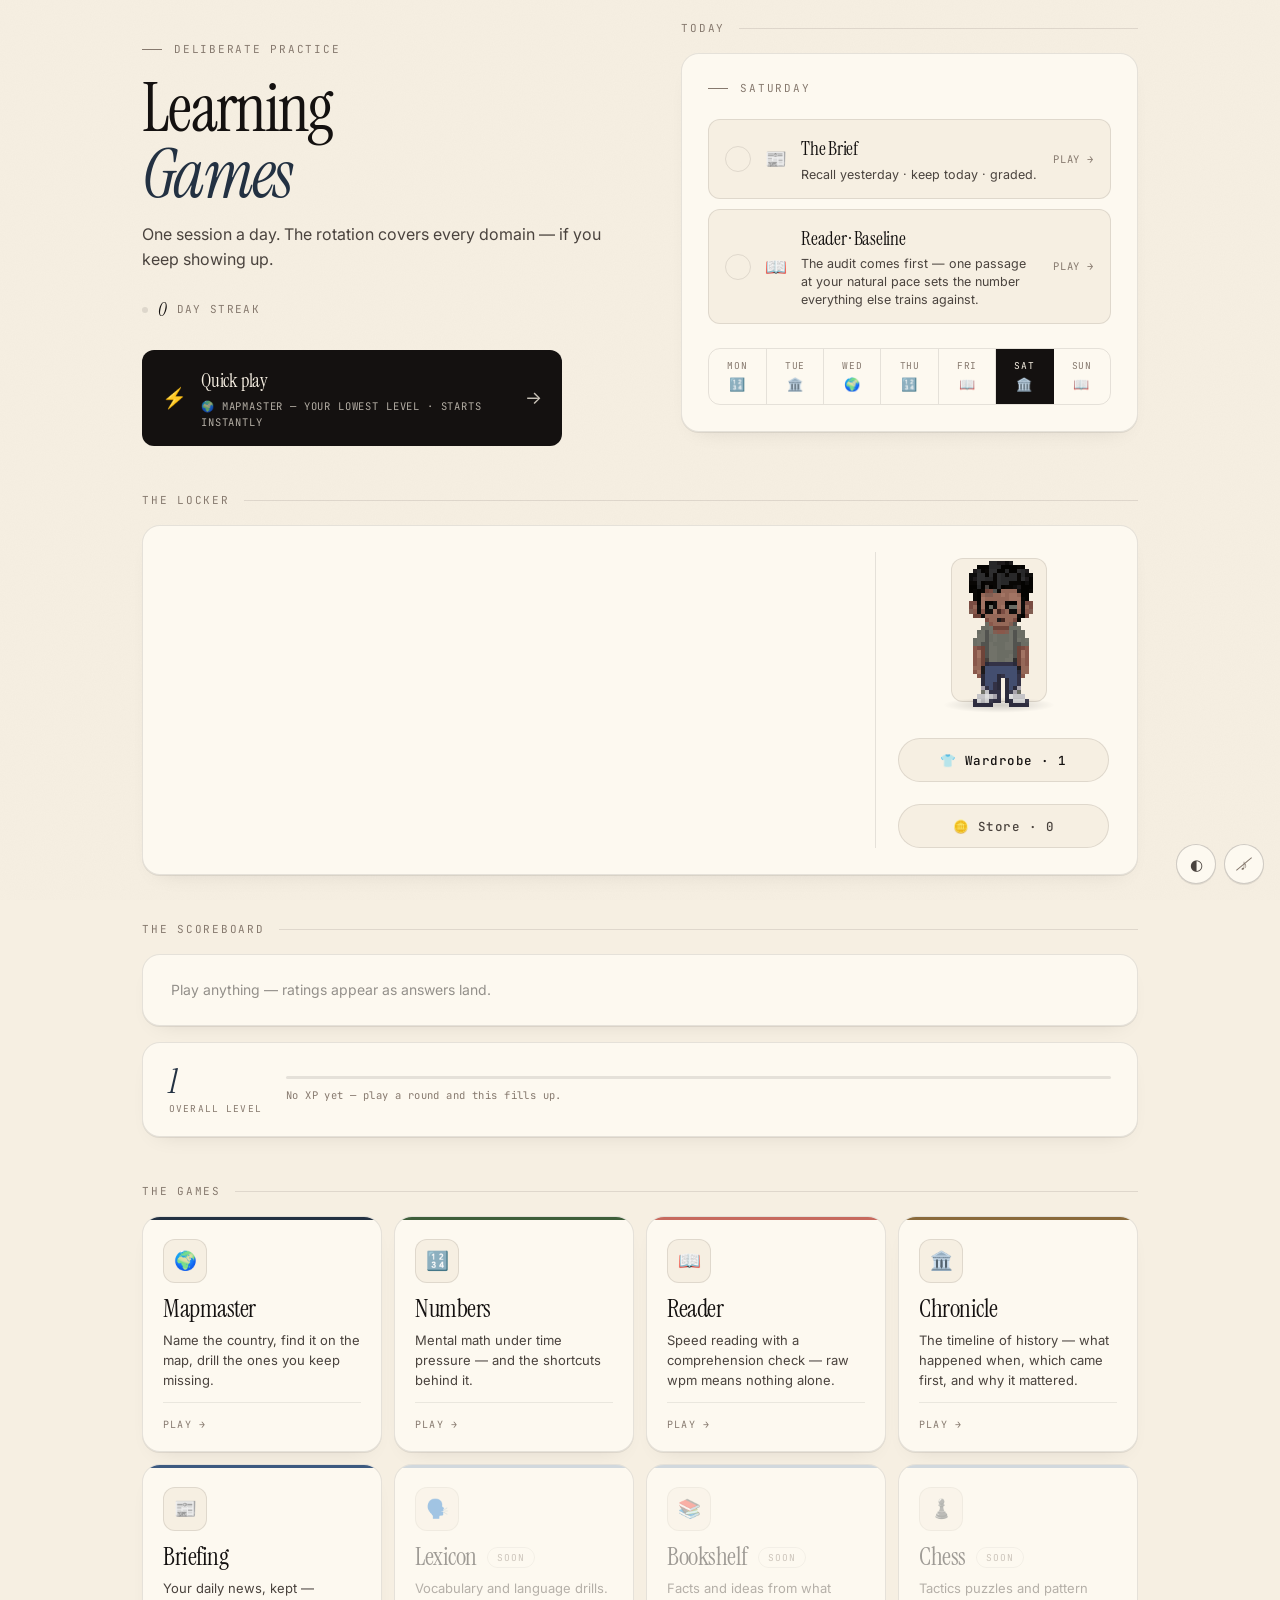
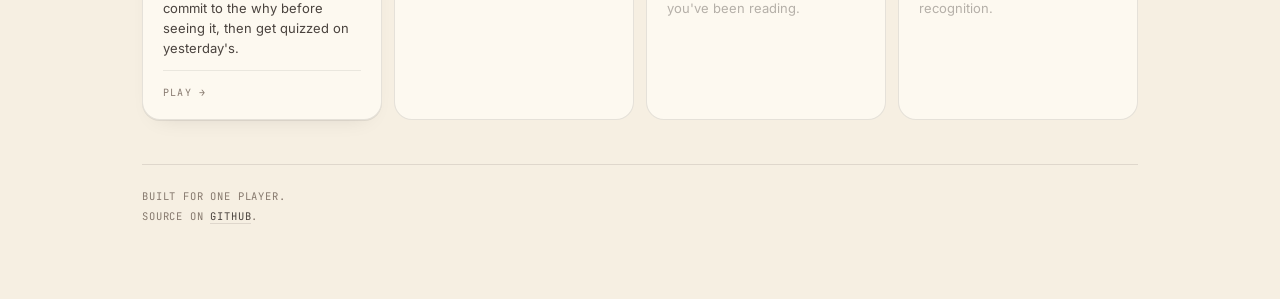
==== index.html @ ba9cb119 "One Elo scale across every domain + hub scoreboard Mapmaster and Chronicle now earn real per-answer " ====
<!DOCTYPE html>
<html lang="en">
<head>
<meta charset="utf-8">
<meta name="viewport" content="width=device-width, initial-scale=1, viewport-fit=cover">
<meta name="theme-color" content="#F6EFE2">
<meta name="apple-mobile-web-app-capable" content="yes">
<title>Jason's Learning Games</title>
<link rel="stylesheet" href="lib/theme.css">
<link rel="stylesheet" href="lib/wardrobe.css">
<script src="lib/theme.js"></script>
<link rel="icon" href="data:image/svg+xml,<svg xmlns='http://www.w3.org/2000/svg' viewBox='0 0 100 100'><text y='.9em' font-size='90'>🎮</text></svg>">
<style>
  /* Hub-only styles. Everything structural comes from lib/theme.css. */

  main.wrap { max-width: 1040px; }

  /* ------------------------------ header ------------------------------ */
  /* One column on a phone. On anything desktop-shaped the masthead and the
     day's session sit side by side, so the page fills its width instead of
     stranding everything against the left edge. */

  .hub-top { display: grid; grid-template-columns: 1fr; gap: 30px; }

  @media (min-width: 900px) {
    .hub-top {
      grid-template-columns: 1.02fr .98fr;
      gap: 64px;
      align-items: start;
      margin-bottom: 12px;
    }
    .hub-top .sec-head { margin-top: 0; }
    .hub-head { padding-top: 26px; }
  }

  .hub-head { padding-top: 12px; }
  .hub-head .title { margin: 18px 0 0; }
  .hub-head .title h1 { font-size: clamp(2.8rem, 13vw, 4.2rem); }

  /* Day streak — the one number here that only moves if he shows up. */
  .streak-line {
    display: flex;
    align-items: center;
    gap: 10px;
    margin-top: 22px;
    font-family: var(--mono);
    font-size: 11px;
    letter-spacing: .12em;
    text-transform: uppercase;
    color: var(--ink-3);
  }
  .streak-line .dot {
    width: 6px;
    height: 6px;
    border-radius: 99px;
    background: var(--a1);
    flex: none;
  }
  .streak-line.cold .dot { background: var(--rule); box-shadow: none; }
  /* The locker — the lobby. The figure stands big on a stage; the wardrobe
     bay's own buttons and inline panel (Worn / Shop) do the rest. */
  .lobby-card { padding: 26px 28px; }
  .lobby-card .wardrobe-bay {
    display: flex;
    flex-wrap: wrap;
    align-items: center;
    gap: 22px;
    margin: 0;
  }
  .lobby-card .wardrobe-figure {
    width: 96px;                 /* ~3.4x the in-game bay figure */
    height: 144px;
    position: relative;
    margin: 6px 18px 14px 10px;
  }
  .lobby-card .wardrobe-figure::after {
    /* the stage — a soft floor ellipse under the figure */
    content: '';
    position: absolute;
    left: 50%;
    bottom: -12px;
    width: 120%;
    height: 16px;
    transform: translateX(-50%);
    border-radius: 50%;
    background: radial-gradient(ellipse at center, rgba(0,0,0,.18), transparent 70%);
  }
  .lobby-card .wardrobe-btn,
  .lobby-card .wardrobe-purse {
    padding: 12px 20px;
    min-height: 44px;
    font-size: 12.5px;
  }

  /* The scoreboard — one rating per domain on one scale, and the average.
     Ratings can fall; that's what makes the number mean something. */
  .elo-card { display: flex; flex-wrap: wrap; align-items: center; gap: 26px; padding: 24px 28px; }
  .elo-overall { flex: 0 0 auto; text-align: center; padding-right: 26px; border-right: 1px solid var(--rule); }
  .elo-overall b {
    display: block;
    font-family: var(--serif);
    font-size: 46px;
    line-height: 1;
    letter-spacing: -.02em;
  }
  .elo-overall small {
    font-family: var(--mono);
    font-size: 10px;
    letter-spacing: .14em;
    text-transform: uppercase;
    color: var(--ink-3);
  }
  .elo-rows { flex: 1; min-width: 260px; display: flex; flex-direction: column; gap: 8px; }
  .elo-row { display: flex; align-items: baseline; gap: 10px; font-size: 14px; }
  .elo-row .er-label { flex: 0 0 110px; }
  .elo-row b { font-family: var(--mono); font-size: 14px; font-variant-numeric: tabular-nums; }
  .elo-row small { color: var(--ink-3); font-size: 12px; }
  .elo-row.unrated { opacity: .45; }

  /* Quick play — THE button: one tap, straight into a running session of
     whichever game is furthest behind. */
  .quick-cta[hidden] { display: none; }
  .quick-cta {
    display: flex;
    align-items: center;
    gap: 14px;
    margin-top: 26px;
    padding: 16px 20px;
    max-width: 420px;
    border-radius: var(--r-md);
    background: var(--ink);
    color: var(--paper);
    text-decoration: none;
    transition: transform .15s ease, box-shadow .15s ease;
  }
  .quick-cta:hover { transform: translateY(-2px); box-shadow: 0 8px 24px rgba(0,0,0,.18); }
  .quick-cta .qc-bolt { font-size: 20px; flex: none; }
  .quick-cta .qc-body { flex: 1; min-width: 0; display: flex; flex-direction: column; gap: 2px; }
  .quick-cta .qc-body b {
    font-family: var(--serif);
    font-size: 19px;
    font-weight: 400;
    letter-spacing: -.01em;
  }
  .quick-cta .qc-body small {
    font-family: var(--mono);
    font-size: 10.5px;
    letter-spacing: .08em;
    text-transform: uppercase;
    opacity: .7;
  }
  .quick-cta .qc-go { font-size: 18px; flex: none; opacity: .8; }

  .streak-line .dot.fire {
    width: auto;
    height: auto;
    background: none;
    box-shadow: none;
    border-radius: 0;
    font-size: 14px;
    line-height: 1;
  }
  .streak-line b {
    font-family: var(--serif);
    font-style: italic;
    font-weight: 400;
    font-size: 19px;
    letter-spacing: -.01em;
    color: var(--ink);
    text-transform: none;
  }

  /* ---------------------------- section heads ---------------------------- */

  .sec-head {
    display: flex;
    align-items: center;
    gap: 14px;
    margin: 46px 0 16px;
    font-family: var(--mono);
    font-size: 11px;
    letter-spacing: .16em;
    text-transform: uppercase;
    color: var(--ink-3);
  }
  .sec-head::after {
    content: "";
    flex: 1;
    height: 1px;
    background: var(--rule);
  }

  /* ---------------------------- today's card ---------------------------- */

  .today {
    background: var(--card-bg);
    border: 1px solid var(--rule);
    border-radius: var(--r-lg);
    padding: 26px;
    box-shadow: var(--shadow);
    animation: rise .5s var(--ease) both .05s;
  }
  .today:empty { display: none; }

  .today-label {
    font-family: var(--mono);
    font-size: 11px;
    letter-spacing: .16em;
    text-transform: uppercase;
    color: var(--ink-3);
    display: flex;
    align-items: center;
    gap: 12px;
    margin-bottom: 22px;
  }
  .today-label::before {
    content: "";
    width: 20px;
    height: 1px;
    background: currentColor;
  }

  .today-row { display: flex; align-items: flex-start; gap: 16px; }

  .today-icon {
    flex: none;
    width: 46px;
    height: 46px;
    display: grid;
    place-items: center;
    font-size: 1.25rem;
    border-radius: var(--r-md);
    background: var(--paper);
    border: 1px solid var(--rule);
  }

  .today-body { flex: 1; min-width: 0; }
  .today-pick {
    font-family: var(--serif);
    font-size: 30px;
    line-height: 1.08;
    letter-spacing: -.02em;
  }
  .today-why {
    color: var(--ink-2);
    font-size: 14.5px;
    line-height: 1.6;
    margin-top: 8px;
    max-width: 44ch;
  }

  .today-play {
    display: flex;
    align-items: center;
    justify-content: center;
    gap: 10px;
    margin-top: 24px;
    padding: 16px 28px;
    border-radius: var(--r-pill);
    background: var(--ink);
    color: var(--paper);
    font-size: 15px;
    font-weight: 500;
    text-decoration: none;
    box-shadow: var(--shadow);
    transition: background .2s ease, box-shadow .2s ease, transform .15s ease;
  }
  .today-play:hover { background: #000; box-shadow: var(--shadow-lift); }
  .today-play:active { transform: translateY(1px); }

  /* The week as seven hairline cells — the rotation at a glance. */
  .week-strip {
    display: flex;
    margin-top: 24px;
    border: 1px solid var(--rule);
    border-radius: var(--r-md);
    overflow: hidden;
  }
  .week-strip .day {
    flex: 1;
    text-align: center;
    padding: 10px 2px;
    font-family: var(--mono);
    font-size: 9.5px;
    letter-spacing: .08em;
    text-transform: uppercase;
    color: var(--ink-3);
    border-right: 1px solid var(--rule);
    line-height: 1.4;
  }
  .week-strip .day:last-child { border-right: 0; }
  .week-strip .day em { display: block; font-style: normal; font-size: 13px; margin-top: 3px; }

  /* A finished day trades its game icon for a flame, so the strip reads as the
     week's record rather than as a fixed timetable. */
  .week-strip .day.done { color: var(--a2); }
  .week-strip .day.done:not(.now) { background: color-mix(in oklab, var(--a1) 12%, transparent); }
  .week-strip .day.now.done { color: var(--paper); }
  .week-strip .day.now.done em { animation: flicker 2.6s ease-in-out infinite; }
  @keyframes flicker {
    0%, 100% { transform: scale(1) rotate(0); }
    35% { transform: scale(1.13) rotate(-5deg); }
    70% { transform: scale(.97) rotate(4deg); }
  }
  .week-strip .day.now { background: var(--ink); color: var(--paper); }

  /* The two daily duties: the Brief, and the rotation's game. */
  .duty {
    display: flex;
    align-items: center;
    gap: 14px;
    padding: 14px 16px;
    border: 1px solid var(--rule);
    border-radius: var(--r-md);
    text-decoration: none;
    color: inherit;
    margin-bottom: 10px;
    background: var(--paper);
    transition: background .2s ease, border-color .2s ease;
  }
  .duty:hover { background: var(--paper-2); border-color: var(--ink-3); }
  .duty .check {
    width: 26px;
    height: 26px;
    flex: none;
    border-radius: 50%;
    border: 1.5px solid var(--rule);
    display: grid;
    place-items: center;
    font-size: 13px;
    color: var(--paper);
  }
  .duty.done .check { background: var(--good); border-color: var(--good); }
  .duty .d-icon { font-size: 1.1rem; flex: none; }
  .duty .d-body { flex: 1; min-width: 0; }
  .duty .d-body b {
    display: block;
    font-family: var(--serif);
    font-size: 19px;
    font-weight: 400;
    letter-spacing: -.015em;
  }
  .duty .d-body small {
    display: block;
    color: var(--ink-2);
    font-size: 12.5px;
    line-height: 1.45;
    margin-top: 2px;
  }
  .duty .d-go {
    flex: none;
    font-family: var(--mono);
    font-size: 10.5px;
    letter-spacing: .08em;
    text-transform: uppercase;
    color: var(--ink-3);
    white-space: nowrap;
  }
  .duty.done .d-go { color: var(--good); }

  /* --------------------------- combined rank --------------------------- */

  .rank-card {
    display: flex;
    align-items: center;
    gap: 24px;
    flex-wrap: wrap;
    padding: 22px 26px;
  }
  .rank-card .level-badge { font-size: 34px; }

  /* ------------------------------ game cards ------------------------------ */
  /* Cards, not rows: on a phone each game gets its own object to press, and
     the grid reflows to two-up on anything wider than a handset. */

  .grid {
    display: grid;
    grid-template-columns: repeat(auto-fill, minmax(212px, 1fr));
    gap: 12px;
  }

  .game {
    position: relative;
    display: flex;
    flex-direction: column;
    gap: 12px;
    padding: 22px 20px 18px;
    background: var(--card-bg);
    border: 1px solid var(--rule);
    border-radius: var(--r-lg);
    box-shadow: var(--shadow);
    text-decoration: none;
    color: inherit;
    overflow: hidden;
    transition: transform .25s ease, box-shadow .25s ease, border-color .25s ease;
    animation: rise .5s var(--ease) both;
  }
  .game:nth-of-type(2) { animation-delay: .05s; }
  .game:nth-of-type(3) { animation-delay: .10s; }
  .game:nth-of-type(4) { animation-delay: .15s; }
  .game:nth-of-type(5) { animation-delay: .20s; }
  .game:nth-of-type(6) { animation-delay: .25s; }
  .game:nth-of-type(7) { animation-delay: .30s; }
  .game:nth-of-type(8) { animation-delay: .35s; }

  /* The card's whole colour budget: a printed band across the head. */
  .game::before {
    content: "";
    position: absolute;
    inset: 0 0 auto;
    height: 3px;
    background: var(--c1, var(--p1));
  }

  .game:hover {
    transform: translateY(-3px);
    box-shadow: var(--shadow-lift);
    border-color: var(--stroke-hi);
  }
  .game:active { transform: translateY(0); }

  .game .icon {
    flex: none;
    width: 44px;
    height: 44px;
    display: grid;
    place-items: center;
    font-size: 1.15rem;
    border-radius: var(--r-md);
    background: var(--paper);
    border: 1px solid var(--rule);
  }

  .game .body { flex: 1; min-width: 0; }
  .game h2 {
    font-family: var(--serif);
    font-size: 25px;
    line-height: 1.08;
    letter-spacing: -.02em;
  }
  .game p {
    color: var(--ink-2);
    font-size: 13px;
    line-height: 1.55;
    margin-top: 8px;
  }

  /* Per-game level, read straight out of the game's own localStorage. */
  .game .lv {
    display: inline-block;
    margin-left: 8px;
    font-family: var(--mono);
    font-size: 9.5px;
    letter-spacing: .1em;
    text-transform: uppercase;
    color: var(--c1, var(--p1));
    vertical-align: middle;
  }

  /* Pinned to the foot so cards of different heights still line up. */
  .game .go {
    margin-top: auto;
    padding-top: 14px;
    border-top: 1px solid var(--rule-2);
    font-family: var(--mono);
    font-size: 10px;
    letter-spacing: .12em;
    text-transform: uppercase;
    color: var(--ink-3);
    transition: color .25s ease;
  }
  .game:hover .go { color: var(--c1, var(--p1)); }

  .game.soon { pointer-events: none; box-shadow: none; }
  .game.soon::before { opacity: .3; }
  .game.soon .icon, .game.soon h2, .game.soon p { opacity: .4; }
  .game.soon h2::after {
    content: "soon";
    font-family: var(--mono);
    font-size: 9.5px;
    letter-spacing: .12em;
    text-transform: uppercase;
    color: var(--ink-3);
    border: 1px solid var(--rule);
    border-radius: var(--r-pill);
    padding: 3px 9px;
    margin-left: 10px;
    vertical-align: middle;
  }


  footer {
    margin-top: 44px;
    padding-top: 22px;
    border-top: 1px solid var(--rule);
    font-family: var(--mono);
    font-size: 10.5px;
    letter-spacing: .08em;
    text-transform: uppercase;
    color: var(--ink-3);
    line-height: 1.9;
  }
  footer a { color: var(--ink-2); text-decoration: none; border-bottom: 1px solid var(--rule); }
  footer a:hover { color: var(--ink); border-color: var(--ink); }

  @media (max-width: 560px) {
    .today { padding: 22px 20px; }
    .today-pick { font-size: 26px; }
    .game { padding: 18px 2px; gap: 14px; }
    .game h2 { font-size: 21px; }
    .rank-card { gap: 18px; padding: 20px; }
  }
</style>
</head>
<body>
<main class="wrap">

  <div class="hub-top">
    <header class="hub-head">
      <span class="eyebrow">Deliberate practice</span>
      <div class="title">
        <h1>Learning<br><em>Games</em></h1>
        <p>One session a day. The rotation covers every domain — if you keep showing up.</p>
      </div>
      <div id="streak" class="streak-line cold">
        <span class="dot"></span> <b id="streak-n">0</b> day streak
      </div>
      <a id="quick-cta" class="quick-cta" hidden>
        <span class="qc-bolt">⚡</span>
        <span class="qc-body"><b>Quick play</b><small id="quick-cta-sub"></small></span>
        <span class="qc-go">→</span>
      </a>
    </header>

    <div class="hub-today">
      <div class="sec-head">Today</div>
      <section id="today" class="today"></section>
    </div>
  </div>

  <div class="sec-head">The locker</div>
  <section class="card lobby-card profile-card" id="lobby"></section>

  <div class="sec-head">The scoreboard</div>
  <section class="card elo-card" id="elo-board"></section>

  <div class="card rank-card" id="rank-card">
    <div class="level-badge"><span id="rank-level">1</span><small>Overall level</small></div>
    <div class="xp">
      <div class="xp-bar"><div id="xp-fill"></div></div>
      <span id="rank-label">0 XP</span>
    </div>
  </div>

  <div class="sec-head">The games</div>

  <div class="grid" id="grid">
    <a class="game" href="games/mapmaster/" data-game="mapmaster" style="--c1:#233142;">
      <span class="icon">🌍</span>
      <span class="body">
        <h2>Mapmaster</h2>
        <p>Name the country, find it on the map, drill the ones you keep missing.</p>
      </span>
      <span class="go">Play →</span>
    </a>

    <a class="game" href="games/numbers/" data-game="numbers" style="--c1:#3E5E3A;">
      <span class="icon">🔢</span>
      <span class="body">
        <h2>Numbers</h2>
        <p>Mental math under time pressure — and the shortcuts behind it.</p>
      </span>
      <span class="go">Play →</span>
    </a>

    <a class="game" href="games/reader/" data-game="reader" style="--c1:#C76A5E;">
      <span class="icon">📖</span>
      <span class="body">
        <h2>Reader</h2>
        <p>Speed reading with a comprehension check — raw wpm means nothing alone.</p>
      </span>
      <span class="go">Play →</span>
    </a>

    <a class="game" href="games/chronicle/" data-game="chronicle" style="--c1:#8A6A3B;">
      <span class="icon">🏛️</span>
      <span class="body">
        <h2>Chronicle</h2>
        <p>The timeline of history — what happened when, which came first, and why it mattered.</p>
      </span>
      <span class="go">Play →</span>
    </a>

    <a class="game" href="games/briefing/" data-game="briefing" style="--c1:#3D5A80;">
      <span class="icon">📰</span>
      <span class="body">
        <h2>Briefing</h2>
        <p>Your daily news, kept — commit to the why before seeing it, then get quizzed on yesterday's.</p>
      </span>
      <span class="go">Play →</span>
    </a>

    <a class="game soon" href="#" style="--c1:#6B8CAF;">
      <span class="icon">🗣️</span>
      <span class="body">
        <h2>Lexicon</h2>
        <p>Vocabulary and language drills.</p>
      </span>
    </a>

    <a class="game soon" href="#" style="--c1:#6B8CAF;">
      <span class="icon">📚</span>
      <span class="body">
        <h2>Bookshelf</h2>
        <p>Facts and ideas from what you've been reading.</p>
      </span>
    </a>

    <a class="game soon" href="#" style="--c1:#6B8CAF;">
      <span class="icon">♟️</span>
      <span class="body">
        <h2>Chess</h2>
        <p>Tactics puzzles and pattern recognition.</p>
      </span>
    </a>
  </div>

  <footer>
    Built for one player.<br>
    Source on <a href="https://github.com/nodillydally/jason-games">GitHub</a>.
  </footer>
</main>

<!-- Loaded here so a #sync= provisioning link works on the hub itself —
     localStorage is origin-wide, so arming it once arms every game. -->
<script src="lib/sync.js"></script>
<script src="lib/roam.js"></script>
<script src="lib/juice.js"></script>
<script src="lib/next.js"></script>
<script src="lib/elo.js"></script>
<script src="lib/pixel.js"></script>
<script src="lib/gear.js"></script>
<script src="lib/avatar.js"></script>
<script src="lib/wardrobe.js"></script>
<script src="hub.js"></script>
</body>
</html>
---- lib/theme.css ----
/* lib/theme.css — the shared design system for Jason's Learning Games.
 *
 * The look is Revvive's: cream paper, near-black ink, hairline rules, a serif
 * that does the talking and a mono that does the labelling. Colour is used
 * once per screen, not everywhere — the restraint is the design.
 *
 * One ground, four skins. Every game loads this first and then its own
 * style.css, which sets its two accent stops (--p1/--p2) and styles the parts
 * only it has (the map, the RSVP stage, the sequence builder).
 *
 * Token names are unchanged from the previous system on purpose: the games'
 * skins, lib/sync.css and a few inline rules were written against --glass /
 * --stroke / --sunk / --good, so those still resolve — they just point at
 * paper and ink now instead of glass and neon.
 */

@import url("https://fonts.googleapis.com/css2?family=Instrument+Serif:ital@0;1&family=Inter:wght@300;400;500;600&family=JetBrains+Mono:wght@400;500&display=swap");

/* ====================== tokens ====================== */

:root {
  /* Paper + ink — the whole ground. */
  --paper: #F6EFE2;
  --paper-2: #EFE6D4;
  --card-bg: #FDF9F0;
  --ink: #141110;
  --ink-2: #4A433E;
  --ink-3: #86796E;
  --rule: #1411101a;
  --rule-2: #14111014;

  /* Each game overrides these two. Defaults are Revvive's navy. */
  --p1: #233142;
  --p2: #6B8CAF;

  /* Shared highlight — XP, streaks, the things that only ever go up. */
  --a1: #E8A82C;
  --a2: #C68917;

  --good: #3E5E3A;
  --bad: #C76A5E;

  /* Legacy contract — the games' JS and older rules still ask for these. */
  --bg: var(--paper);
  --bg-2: var(--paper-2);
  --text: var(--ink);
  --text-dim: var(--ink-3);
  --glass: var(--card-bg);
  --glass-2: var(--paper-2);
  --stroke: var(--rule);
  --stroke-hi: #14111033;
  --sunk: var(--paper);
  --card: var(--card-bg);
  --card-edge: var(--rule);
  --primary: var(--p1);
  --primary-deep: #15202B;
  --accent: var(--a1);
  --good-ink: #FFFFFF;
  --bad-ink: #FFFFFF;
  --on-ink: var(--paper);
  --on-good: #FFFFFF;      /* text that sits on a filled good/bad answer — */
  --on-bad: #FFFFFF;       /* flips to dark once those fills lighten for dark mode */
  --ink-hard: #000000;     /* where a pressed primary goes: further from the ground */
  --ripple: #14111018;

  --serif: "Instrument Serif", "Times New Roman", Georgia, serif;
  --sans: "Inter", -apple-system, BlinkMacSystemFont, "Segoe UI", sans-serif;
  --mono: "JetBrains Mono", ui-monospace, "SF Mono", Menlo, monospace;

  --r-sm: 8px;
  --r-md: 12px;
  --r-lg: 18px;
  --r-pill: 999px;

  --shadow: 0 1px 0 #14111014, 0 10px 24px -16px #14111028;
  --shadow-lift: 0 1px 0 #14111014, 0 24px 44px -20px #1411103a;

  --ease: cubic-bezier(.2, .8, .2, 1);
  --spring: cubic-bezier(.2, .8, .2, 1);   /* deliberately not springy */

  --tap: 44px;
}

/* ====================== dark ======================
 * Not an inversion — the same paper stock at night. The ground stays warm
 * (#14120E, not #000) and the text stays cream, so the two themes read as one
 * design in two lights rather than as two designs.
 *
 * Only the ground-level tokens are redefined. Everything else in this file is
 * expressed through them, so the whole system — including each game's skin and
 * lib/sync.css — follows without a second rule being written.
 *
 * lib/theme.js stamps data-theme on <html> from <head>, before first paint.
 * The values below are the only place dark colour is defined. */

:root[data-theme="dark"] {
  --paper: #14120E;
  --paper-2: #1E1A15;
  --card-bg: #1A1712;
  --ink: #F2EDE3;
  --ink-2: #BCB3A4;
  --ink-3: #8A8175;
  --rule: #F2EDE31f;
  --rule-2: #F2EDE314;
  --stroke-hi: #F2EDE33d;

  /* Accents lift off the dark ground; the deep navys and mosses of the light
     theme would vanish into it. */
  --p1: #8AAFD6;
  --p2: #6B8CAF;
  --a1: #F0B646;
  --a2: #E0A63F;
  --good: #6FA968;
  --bad: #E08878;

  /* Filled answer buttons are now light, so their text goes dark. */
  --on-good: #10160F;
  --on-bad: #1E0D0A;
  --ink-hard: #FFFFFF;
  --ripple: #F2EDE322;

  --shadow: 0 1px 0 #00000040, 0 12px 28px -18px #000000cc;
  --shadow-lift: 0 1px 0 #00000040, 0 26px 50px -22px #000000e6;
}

/* The grain has to change sign: dark speckle on cream, light speckle on ink. */
:root[data-theme="dark"] .fx-grain {
  mix-blend-mode: screen;
  filter: invert(1);
  opacity: .05;
}

* { box-sizing: border-box; margin: 0; padding: 0; }

html {
  -webkit-text-size-adjust: 100%;
  scroll-behavior: smooth;
}

html, body { min-height: 100%; }

body {
  background: var(--paper);
  color: var(--ink);
  font-family: var(--sans);
  font-size: 16px;
  font-weight: 400;
  line-height: 1.55;
  min-height: 100dvh;
  overflow-x: hidden;
  -webkit-font-smoothing: antialiased;
  text-rendering: optimizeLegibility;
  -webkit-tap-highlight-color: transparent;
  overscroll-behavior-y: none;
}

::selection { background: var(--p1); color: var(--paper); }

/* Paper grain — the one texture in the system, and the reason the large flat
   cream areas read as stock rather than as #F6EFE2. */
.fx-grain {
  position: fixed;
  inset: 0;
  z-index: 0;
  pointer-events: none;
  opacity: .25;
  mix-blend-mode: multiply;
  background-image: url("data:image/svg+xml;utf8,<svg xmlns='http://www.w3.org/2000/svg' width='180' height='180'><filter id='n'><feTurbulence type='fractalNoise' baseFrequency='0.9' numOctaves='2' stitchTiles='stitch'/><feColorMatrix values='0 0 0 0 0.09  0 0 0 0 0.08  0 0 0 0 0.07  0 0 0 0.06 0'/></filter><rect width='100%' height='100%' filter='url(%23n)'/></svg>");
}
.fx-vignette { display: none; }   /* the old dark-theme layer; nothing to fade on paper */

/* ====================== layout ====================== */

#app,
main.wrap {
  max-width: 720px;
  margin: 0 auto;
  padding: max(20px, env(safe-area-inset-top)) 22px
           calc(72px + env(safe-area-inset-bottom));
  position: relative;
  z-index: 1;
}

@media (max-width: 560px) {
  #app, main.wrap { padding-left: 18px; padding-right: 18px; }
}

.hidden { display: none !important; }

.screen { display: none; }
.screen.active { display: block; animation: fade-up .4s var(--ease) both; }

/* ====================== type ====================== */

h1, h2, h3 { font-weight: 400; }

.title { margin: 26px 0 34px; }

.title h1 {
  font-family: var(--serif);
  font-weight: 400;
  font-size: clamp(2.6rem, 11vw, 3.6rem);
  line-height: .98;
  letter-spacing: -.025em;
}
.title h1 em { font-style: italic; color: var(--p1); }

.title p {
  margin-top: 14px;
  color: var(--ink-2);
  font-size: 1rem;
  line-height: 1.6;
  max-width: 46ch;
}

/* The mono eyebrow with its little rule — Revvive's signature label. */
.eyebrow {
  font-family: var(--mono);
  font-size: 11px;
  font-weight: 400;
  letter-spacing: .16em;
  text-transform: uppercase;
  color: var(--ink-3);
  display: inline-flex;
  align-items: center;
  gap: 12px;
}
.eyebrow::before {
  content: "";
  width: 20px;
  height: 1px;
  background: currentColor;
  display: inline-block;
}

.hub-link {
  display: inline-flex;
  align-items: center;
  gap: 8px;
  min-height: 40px;
  font-family: var(--mono);
  font-size: 11px;
  letter-spacing: .1em;
  text-transform: uppercase;
  color: var(--ink-3);
  text-decoration: none;
  transition: color .2s ease;
}
.hub-link:hover { color: var(--ink); }

/* ====================== cards ====================== */

.card {
  position: relative;
  background: var(--card-bg);
  border: 1px solid var(--rule);
  border-radius: var(--r-lg);
  padding: 26px;
  margin-top: 16px;
  box-shadow: var(--shadow);
}

.screen.active > .card { animation: rise .5s var(--ease) both; }
.screen.active > .card:nth-of-type(2) { animation-delay: .06s; }
.screen.active > .card:nth-of-type(3) { animation-delay: .12s; }
.screen.active > .card:nth-of-type(4) { animation-delay: .18s; }

@keyframes rise {
  from { opacity: 0; transform: translateY(10px); }
  to   { opacity: 1; transform: none; }
}
@keyframes fade-up {
  from { opacity: 0; transform: translateY(6px); }
  to   { opacity: 1; transform: none; }
}
@keyframes fade-soft { from { opacity: 0; } to { opacity: 1; } }

/* ====================== buttons ====================== */

button {
  position: relative;
  overflow: hidden;
  font-family: var(--sans);
  font-size: 14px;
  font-weight: 500;
  color: var(--ink);
  background: var(--paper);
  border: 1px solid var(--rule);
  border-radius: var(--r-pill);
  padding: 11px 20px;
  min-height: var(--tap);
  cursor: pointer;
  touch-action: manipulation;
  -webkit-tap-highlight-color: transparent;
  transition: background .2s ease, color .2s ease, border-color .2s ease,
              box-shadow .2s ease, transform .15s ease;
}
button:hover { border-color: var(--stroke-hi); box-shadow: var(--shadow); }
button:active { transform: translateY(1px); }
button:focus-visible { outline: 2px solid var(--p1); outline-offset: 2px; }
button:disabled { cursor: default; }

/* The one solid black thing on the page is the thing to press. */
button.primary {
  background: var(--ink);
  border-color: var(--ink);
  color: var(--paper);
  font-weight: 500;
  box-shadow: var(--shadow);
}
button.primary:hover { background: var(--ink-hard); box-shadow: var(--shadow-lift); }
button.primary:disabled { opacity: .35; box-shadow: var(--shadow); }

button.big {
  width: 100%;
  padding: 16px 28px;
  font-size: 15px;
  margin-top: 24px;
}

button.ghost {
  background: transparent;
  border-color: var(--rule);
  color: var(--ink-2);
  box-shadow: none;
}
button.ghost:hover { background: var(--paper-2); color: var(--ink); }

/* A wash rather than a splash — the ripple is nearly subliminal on paper. */
.ripple {
  position: absolute;
  border-radius: 50%;
  transform: translate(-50%, -50%) scale(0);
  background: radial-gradient(circle, var(--ripple), transparent 70%);
  pointer-events: none;
  z-index: 2;
  animation: ripple .5s var(--ease) forwards;
}
@keyframes ripple { to { transform: translate(-50%, -50%) scale(1); opacity: 0; } }

/* ====================== option pills ====================== */

.opt-grid { display: flex; flex-wrap: wrap; gap: 8px; }
.opt-grid button {
  flex: 0 1 auto;
  padding: 10px 16px;
  font-size: 13.5px;
}
.opt-grid button .sub {
  display: block;
  font-family: var(--mono);
  font-size: 10px;
  letter-spacing: .04em;
  color: var(--ink-3);
  margin-top: 3px;
}

/* Mapmaster says .selected, the others say .active. Both land here. */
.opt-grid button.selected,
.opt-grid button.active {
  background: var(--ink);
  border-color: var(--ink);
  color: var(--paper);
  box-shadow: var(--shadow);
}
.opt-grid button.selected .sub,
.opt-grid button.active .sub { color: color-mix(in oklab, var(--paper) 68%, transparent); }
.opt-grid button:disabled { opacity: .3; }

.opt-icon { margin-right: 7px; }

/* Section labels inside a card. */
.setup-card h2,
.card h2.section {
  font-family: var(--mono);
  font-size: 11px;
  font-weight: 400;
  text-transform: uppercase;
  letter-spacing: .14em;
  color: var(--ink-3);
  margin: 28px 0 12px;
}
.setup-card h2:first-child { margin-top: 0; }

.setup-hint {
  margin-top: 18px;
  padding-top: 16px;
  border-top: 1px dashed var(--rule);
  color: var(--ink-2);
  font-size: 14px;
  line-height: 1.6;
  min-height: 1.2em;
}

/* ====================== profile / level / XP ====================== */

/* Two regions: progress on the left, the character on the right at about a
   quarter of the width. A single wrapping flex row put the figure, the
   wardrobe button and the purse in the middle of the stats and pushed Stats
   onto a line of its own — the card read as a jumble rather than two things.

   Placed by grid rather than by wrapping the markup, because the left-hand
   children differ between games and wardrobe.js injects .wardrobe-bay at
   runtime. Columns 1-2 are the progress side; column 3 is the character. */
.profile-card {
  display: grid;
  grid-template-columns: auto minmax(0, 1fr) minmax(122px, 25%);
  /* The character column is taller than the progress side, and a spanning item
     hands its surplus height to every row it crosses — which floated the level
     and XP into the middle of a lot of nothing. Pinning the last row to 1fr
     sends all of it there instead, so the left side stays packed at the top. */
  grid-template-rows: auto auto 1fr;
  align-items: center;
  column-gap: 22px;
  row-gap: 14px;
}

.profile-card .level-badge   { grid-column: 1; grid-row: 1; }
.profile-card .xp            { grid-column: 2; grid-row: 1; }
.profile-card .profile-stats { grid-column: 1 / 3; grid-row: 2; }
.profile-card #stats-btn     { grid-column: 1 / 3; grid-row: 3; justify-self: start; align-self: start; }

/* The character column spans every row of the progress side, so the two
   regions are the same height however many rows the left one grows to. */
.profile-card .wardrobe-bay {
  grid-column: 3;
  grid-row: 1 / -1;
  align-self: stretch;
}

/* No character (a game without the wardrobe): the third column collapses and
   the progress side simply takes the whole card. */
.profile-card:not(:has(.wardrobe-bay)) {
  grid-template-columns: auto minmax(0, 1fr);
}

/* On a phone the 122px floor on the character column was claiming a third of
   the card and pushing each stat onto its own line. A lower floor and a
   tighter stat rhythm keep the split near the intended quarter. */
@media (max-width: 560px) {
  .profile-card {
    grid-template-columns: auto minmax(0, 1fr) minmax(102px, 28%);
    column-gap: 14px;
  }
  .profile-card .profile-stats { gap: 8px 14px; }
  .profile-card .profile-stats b { font-size: 15px; margin-right: 3px; }
}

.level-badge {
  font-family: var(--serif);
  font-size: 26px;
  font-style: italic;
  letter-spacing: -.01em;
  color: var(--p1);
  white-space: nowrap;
  line-height: 1;
}
.level-badge small {
  display: block;
  font-family: var(--mono);
  font-size: 9.5px;
  font-style: normal;
  letter-spacing: .12em;
  text-transform: uppercase;
  color: var(--ink-3);
  margin-top: 5px;
}

.xp { flex: 1 1 180px; min-width: 150px; }
.xp-bar {
  height: 3px;
  background: var(--rule);
  border-radius: var(--r-pill);
  overflow: hidden;
  margin-bottom: 8px;
}
#xp-fill {
  height: 100%;
  width: 0;
  background: var(--p1);
  border-radius: var(--r-pill);
  transition: width .9s var(--ease);
}

.xp span, #xp-label {
  display: block;
  font-family: var(--mono);
  font-size: 10.5px;
  letter-spacing: .04em;
  color: var(--ink-3);
}

.profile-stats {
  display: flex;
  gap: 20px;
  flex-wrap: wrap;
  font-family: var(--mono);
  font-size: 10.5px;
  letter-spacing: .06em;
  text-transform: uppercase;
  color: var(--ink-3);
}
.profile-stats b {
  font-family: var(--serif);
  font-style: italic;
  font-size: 17px;
  font-weight: 400;
  letter-spacing: -.01em;
  color: var(--ink);
  text-transform: none;
  margin-right: 4px;
}

#stats-btn { padding: 9px 16px; font-size: 13px; }

/* ====================== HUD ====================== */

.hud {
  display: flex;
  align-items: center;
  gap: 14px;
  padding: 12px 0 14px;
  font-family: var(--mono);
  font-size: 11px;
  letter-spacing: .08em;
  text-transform: uppercase;
  color: var(--ink-3);
  position: sticky;
  top: 0;
  z-index: 20;
  background: color-mix(in oklab, var(--paper) 88%, transparent);
  backdrop-filter: blur(14px) saturate(140%);
  -webkit-backdrop-filter: blur(14px) saturate(140%);
  border-bottom: 1px solid var(--rule);
  margin-bottom: 18px;
}
.hud-spacer { flex: 1; }
.hud-right { margin-left: auto; display: flex; gap: 16px; align-items: center; }

#quit-btn {
  padding: 0;
  width: 32px;
  height: 32px;
  min-height: 32px;
  flex: none;
  display: grid;
  place-items: center;
  border-radius: 50%;
  border-color: var(--rule);
  color: var(--ink-3);
  font-size: 12px;
}
#quit-btn:hover { color: var(--bad); border-color: var(--bad); }

#hud-score {
  font-family: var(--serif);
  font-style: italic;
  font-size: 22px;
  letter-spacing: -.01em;
  text-transform: none;
  color: var(--ink);
  line-height: 1;
}
#hud-streak {
  display: inline-block;
  color: var(--a2);
  font-weight: 500;
  transition: color .2s ease;
}
/* .flare is also used by the hub's day-streak chip, which isn't a HUD. */
#hud-streak.flare, .flare { animation: flare .45s var(--ease) both; }
@keyframes flare {
  0%   { transform: scale(1); }
  40%  { transform: scale(1.14); }
  100% { transform: scale(1); }
}

#hud-timer, #hud-clock { font-variant-numeric: tabular-nums; }
#hud-timer.urgent { color: var(--bad); animation: blink 1s steps(2) infinite; }
@keyframes blink { 50% { opacity: .4; } }

/* ====================== progress rails ====================== */

.timer-track, .progress-track {
  height: 3px;
  background: var(--rule);
  border-radius: var(--r-pill);
  overflow: hidden;
}
#timer-fill, #progress-fill, #scroll-fill {
  height: 100%;
  width: 100%;
  background: var(--p1);
  border-radius: var(--r-pill);
  transition: width .12s linear, background .3s ease;
}
#progress-fill { width: 0; }
#timer-fill.low, #scroll-fill.low { background: var(--bad); }

/* ====================== answers ====================== */

#choices button.correct {
  background: var(--good);
  border-color: var(--good);
  color: var(--on-good);
}
#choices button.wrong {
  background: var(--bad);
  border-color: var(--bad);
  color: var(--on-bad);
}
/* No bounce, no shake — the colour change is the whole message. */

#choices button .key {
  position: absolute;
  left: 12px;
  top: 50%;
  transform: translateY(-50%);
  font-family: var(--mono);
  font-size: 10px;
  color: var(--ink-3);
  border: 1px solid var(--rule);
  border-radius: 4px;
  padding: 2px 6px;
}

#feedback {
  margin-top: 20px;
  min-height: 1.6em;
  font-size: 14.5px;
  line-height: 1.6;
  color: var(--ink-2);
}
#feedback.good, #feedback.bad { animation: fade-up .3s var(--ease) both; }
#feedback.good { color: var(--good); }
#feedback.bad  { color: var(--bad); }
#feedback b { color: var(--ink); font-weight: 500; }

/* Inputs */
input[type="text"], input[type="password"], input:not([type]), textarea {
  font-family: var(--sans);
  font-size: 15px;
  color: var(--ink);
  background: var(--paper);
  border: 1px solid var(--rule);
  border-radius: var(--r-md);
  padding: 12px 16px;
  min-height: var(--tap);
  transition: border-color .2s ease, box-shadow .2s ease;
}
input:focus, textarea:focus {
  outline: none;
  border-color: var(--p1);
  box-shadow: 0 0 0 3px color-mix(in oklab, var(--p1) 14%, transparent);
}
::placeholder { color: var(--ink-3); }

/* ====================== results ====================== */

.results-card {
  text-align: center;
  max-width: 560px;
  margin: 30px auto 0;
  padding: 36px 28px;
}
.results-card h2 {
  font-family: var(--serif);
  font-size: 30px;
  line-height: 1.12;
  letter-spacing: -.02em;
}

/* The score is set in the serif, italic, huge — the Revvive stat treatment. */
#results-score {
  font-family: var(--serif);
  font-style: italic;
  font-weight: 400;
  font-size: clamp(64px, 20vw, 92px);
  line-height: .92;
  letter-spacing: -.03em;
  color: var(--p1);
  margin: 18px 0 6px;
}
#results-score small,
#results-score span {
  display: block;
  font-family: var(--mono);
  font-style: normal;
  font-size: 11px;
  letter-spacing: .12em;
  text-transform: uppercase;
  color: var(--ink-3);
  margin-top: 12px;
}
#results-score em {
  display: block;
  font-family: var(--mono);
  font-style: normal;
  font-size: 11px;
  letter-spacing: .12em;
  text-transform: uppercase;
  color: var(--a2);
  margin-top: 8px;
}
#results-score.pop { animation: fade-up .5s var(--ease) both; }

.results-stats {
  display: grid;
  grid-template-columns: repeat(auto-fit, minmax(80px, 1fr));
  gap: 0;
  margin: 28px 0;
  border-top: 1px solid var(--rule);
  border-bottom: 1px solid var(--rule);
}
.results-stats .stat, .stat {
  display: flex;
  flex-direction: column;
  gap: 5px;
  padding: 18px 8px;
  border-right: 1px solid var(--rule);
}
.results-stats .stat:last-child, .stat:last-child { border-right: 0; }
.stat b {
  font-family: var(--serif);
  font-style: italic;
  font-weight: 400;
  font-size: 26px;
  line-height: 1;
  letter-spacing: -.01em;
}
.stat span {
  font-family: var(--mono);
  font-size: 9.5px;
  letter-spacing: .1em;
  text-transform: uppercase;
  color: var(--ink-3);
}

#results-best, #results-levelup {
  display: inline-block;
  font-family: var(--mono);
  font-size: 11px;
  letter-spacing: .1em;
  text-transform: uppercase;
  border-radius: var(--r-pill);
  padding: 7px 16px;
  margin: 6px 4px;
  background: #E8A82C1f;
  border: 1px solid #E8A82C55;
  color: var(--a2);
  animation: fade-up .5s var(--ease) both;
}

.results-xp, .results-note {
  font-family: var(--mono);
  font-size: 11px;
  letter-spacing: .06em;
  color: var(--ink-3);
  line-height: 1.7;
  margin-bottom: 10px;
}
.results-xp b, .results-note b { color: var(--a2); font-weight: 400; }

.results-actions { margin-top: 26px; display: grid; gap: 10px; }
.results-actions button { width: 100%; margin-top: 0; }

/* ====================== chips, bars, lists ====================== */

.chips { display: flex; flex-wrap: wrap; gap: 8px; justify-content: center; }
.chip {
  font-family: var(--mono);
  font-size: 11px;
  letter-spacing: .04em;
  background: var(--paper);
  border: 1px solid var(--rule);
  color: var(--ink-2);
  border-radius: var(--r-pill);
  padding: 5px 13px;
}

#results-missed h3, #stats-weakest h3,
#results-review h3, #stats-history h3, #stats-levels h3,
#stats-eras h3 {
  font-family: var(--mono);
  font-size: 11px;
  font-weight: 400;
  text-transform: uppercase;
  letter-spacing: .14em;
  color: var(--ink-3);
  margin: 28px 0 14px;
}

.missed-row {
  display: flex;
  flex-direction: column;
  gap: 5px;
  text-align: left;
  background: var(--paper);
  border: 1px solid var(--rule);
  border-radius: var(--r-md);
  padding: 14px 16px;
  margin-bottom: 8px;
}
.missed-row code {
  font-family: var(--mono);
  font-size: 12.5px;
  line-height: 1.5;
  color: var(--ink);
}
.missed-row span { font-size: 13px; color: var(--ink-2); line-height: 1.5; }
.clean-sweep { color: var(--ink-3); font-size: 14px; margin-top: 12px; }

.topic-row { display: flex; align-items: center; gap: 14px; margin-bottom: 14px; }
.topic-name { flex: 0 0 40%; font-size: 14px; }
.topic-name b { font-family: var(--mono); font-size: 10px; color: var(--ink-3); margin-right: 6px; font-weight: 400; }
.bar {
  flex: 1;
  height: 3px;
  background: var(--rule);
  border-radius: var(--r-pill);
  overflow: hidden;
}
.bar i {
  display: block;
  height: 100%;
  background: var(--p1);
  border-radius: var(--r-pill);
  transform-origin: left;
  animation: grow-bar .8s var(--ease) both;
}
@keyframes grow-bar { from { transform: scaleX(0); } }
.topic-num {
  flex: 0 0 76px;
  text-align: right;
  font-family: var(--mono);
  font-size: 10.5px;
  color: var(--ink-3);
  font-variant-numeric: tabular-nums;
}

.stats-card { max-width: 600px; margin: 24px auto 0; }
.stats-card h2 {
  font-family: var(--serif);
  font-size: 28px;
  letter-spacing: -.02em;
  margin-bottom: 22px;
}
#stats-back { width: 100%; margin-top: 28px; }

/* ====================== feedback layer ====================== */

/* Confetti canvas, injected by lib/juice.js. Used sparingly — milestones only. */
#fx-canvas {
  position: fixed;
  inset: 0;
  z-index: 90;
  pointer-events: none;
}

/* The old full-screen colour flash is gone: on paper it read as a fault. */
#fx-flash { display: none; }

/* A quiet "+120" in mono that lifts and fades. */
.float-points {
  position: fixed;
  transform: translate(-50%, 0);
  pointer-events: none;
  z-index: 95;
  font-family: var(--mono);
  font-size: 13px;
  font-weight: 500;
  letter-spacing: .06em;
  color: var(--good);
  white-space: nowrap;
  animation: drift-up .9s var(--ease) both;
}
.float-points.bad { color: var(--bad); }
.float-points.accent { color: var(--a2); }
@keyframes drift-up {
  0%   { opacity: 0; transform: translate(-50%, 4px); }
  25%  { opacity: 1; transform: translate(-50%, -14px); }
  100% { opacity: 0; transform: translate(-50%, -52px); }
}

/* Milestone toast — a paper card, not a banner. */
#fx-toast {
  position: fixed;
  left: 50%;
  top: calc(18px + env(safe-area-inset-top));
  transform: translateX(-50%);
  z-index: 96;
  display: flex;
  align-items: center;
  gap: 10px;
  padding: 12px 22px;
  border-radius: var(--r-pill);
  background: var(--ink);
  color: var(--paper);
  font-family: var(--mono);
  font-size: 11px;
  letter-spacing: .12em;
  text-transform: uppercase;
  box-shadow: var(--shadow-lift);
  animation: toast-in 2.6s var(--ease) both;
  pointer-events: none;
  max-width: calc(100vw - 36px);
}
@keyframes toast-in {
  0%   { opacity: 0; transform: translate(-50%, -14px); }
  10%, 88% { opacity: 1; transform: translate(-50%, 0); }
  100% { opacity: 0; transform: translate(-50%, -10px); }
}

/* The corner dock. Three different files put something in this corner — the
   sound toggle, the theme toggle and the next-game chip — and each used to pin
   itself with its own `position: fixed`, so they stacked on top of each other.
   They now share one row and lay out with a gap, and a fourth control would
   just slot in. Order is set by CSS, not by which script happens to run first. */
.fx-dock {
  position: fixed;
  right: calc(16px + env(safe-area-inset-right));
  bottom: calc(16px + env(safe-area-inset-bottom));
  z-index: 60;
  display: flex;
  align-items: center;
  gap: 8px;
  flex-wrap: wrap;
  justify-content: flex-end;
  max-width: calc(100vw - 32px);
  pointer-events: none;   /* the gaps shouldn't eat taps meant for the page */
}
.fx-dock > * { pointer-events: auto; }

/* Sound and theme toggles — quiet, but they have to be *findable*: at half
   opacity in a hairline border they read as smudges on cream, which is exactly
   how the first version failed. */
.fx-sound, .fx-theme {
  position: relative;
  width: 40px;
  height: 40px;
  min-height: 40px;
  padding: 0;
  display: grid;
  place-items: center;
  border-radius: 50%;
  font-size: 15px;
  line-height: 1;
  color: var(--ink-2);
  background: var(--card-bg);
  border: 1px solid var(--stroke-hi);
  box-shadow: var(--shadow);
  transition: color .2s ease, box-shadow .2s ease, transform .15s ease;
}
.fx-sound:hover, .fx-theme:hover {
  color: var(--ink);
  box-shadow: var(--shadow-lift);
}

/* Rightmost is the one you reach for most. */
.fx-sound { order: 3; }
.fx-theme { order: 2; }
#next-game-chip { order: 1; }

/* Muted is drawn, not implied by dimness — a struck-through note. */
.fx-sound.muted { color: var(--ink-3); }
.fx-sound.muted::after {
  content: "";
  position: absolute;
  left: 50%;
  top: 50%;
  width: 20px;
  height: 1px;
  background: currentColor;
  transform: translate(-50%, -50%) rotate(-40deg);
}

/* ====================== small screens ====================== */

@media (max-width: 560px) {
  .card { padding: 20px; }
  .title { margin: 20px 0 26px; }
  .results-card { padding: 28px 20px; }
  .results-stats { grid-template-columns: 1fr 1fr; }
  .results-stats .stat:nth-child(2n) { border-right: 0; }
  .results-stats .stat:nth-child(-n+2) { border-bottom: 1px solid var(--rule); }
  .opt-grid button { padding: 10px 14px; font-size: 13px; }
}

/* Number-key hints mean nothing without a keyboard. */
@media (hover: none) {
  #choices button .key { display: none; }
}

/* ====================== motion opt-out ====================== */

@media (prefers-reduced-motion: reduce) {
  *, *::before, *::after {
    animation-duration: .01ms !important;
    animation-iteration-count: 1 !important;
    transition-duration: .01ms !important;
    scroll-behavior: auto !important;
  }
  #timer-fill, #progress-fill, #scroll-fill { transition: width .1s linear !important; }
  #xp-fill { transition: width .3s !important; }
}
---- lib/wardrobe.css ----
/* lib/wardrobe.css — the figure, the wardrobe panel, the shop, the reveal.
 *
 * Reads its colours from whatever custom properties the host game defines, the
 * same contract lib/sync.css uses, so the character sits in Numbers' moss and
 * Mapmaster's blue without either game knowing about this file. */

/* ------------------------------- figure -------------------------------- */

/* Generated PNG frames stacked on top of each other; the active one is the
   only opaque one. Swapping opacity rather than the <img> src avoids a flash
   the first time each frame appears, which at 11fps is constant. */

/* Every child is absolutely positioned, so the wrapper needs to be told to
   fill its host or it collapses to nothing. */
.avatar {
  position: relative;
  display: block;
  width: 100%;
  height: 100%;
  line-height: 0;
}

.avatar .av-f {
  position: absolute;
  inset: 0;
  width: 100%;
  height: 100%;
  opacity: 0;
  object-fit: contain;
  object-position: bottom center;
  image-rendering: pixelated;
  image-rendering: crisp-edges;
  -webkit-user-select: none;
  user-select: none;
}
.avatar .av-f.on { opacity: 1; }

/* Gear rides above the sprite. Each slot is its own <svg>, positioned per
   frame from JS in sprite units. */
.av-gearlayer { position: absolute; inset: 0; pointer-events: none; }
.av-gear { position: absolute; overflow: visible; }
/* Capes and auras belong behind the body, not on top of it. */
.av-gear-back, .av-gear-aura { z-index: -1; }

/* Front-facing sprites can't turn their heads, so being chased reads as a lean
   away from whatever is gaining on you. */
.avatar.behind { transform: rotate(-7deg); }

/* Your Ghost: the same runner, drained and translucent. */
.av-ghost { opacity: .5; }
.av-ghost .av-f { filter: grayscale(.6); }

/* Rival tints. Until each rival has its own generated sprite these are palette
   swaps of one figure — which is what arcade games did to get four fighters
   out of one sheet, so it reads as intent rather than as a shortcut. */
.av-tint-metronome .av-f { filter: grayscale(.85) brightness(1.12); }
.av-tint-kid .av-f       { filter: hue-rotate(-28deg) saturate(1.45) brightness(1.08); }
.av-tint-professor .av-f { filter: hue-rotate(28deg) saturate(.72) brightness(.94); }

@media (prefers-reduced-motion: reduce) {
  .avatar .av-f { transition: none; }
}

/* -------------------------------- bay ---------------------------------- */

/* A column: the figure on a small stage, its two controls stacked underneath.
   Bordered off from the progress side so the card reads as two panels. */
.wardrobe-bay {
  position: relative;   /* the panel anchors to this */
  display: flex;
  flex-direction: column;
  align-items: stretch;
  gap: 8px;
  padding-left: 22px;
  border-left: 1px solid var(--rule);
}

.wardrobe-figure {
  width: 100%;
  height: 66px;
  flex: 0 0 auto;
  display: grid;
  place-items: center;
  border-radius: var(--r-md);
  background: var(--paper);
  border: 1px solid var(--rule);
  margin-bottom: 2px;
}
/* The figure is drawn at 1x; give it room without stretching the sprite. */
.wardrobe-figure .avatar { transform: scale(1.25); transform-origin: center; }

.wardrobe-btn, .wardrobe-purse {
  width: 100%;
  padding: 8px 10px;
  min-height: 34px;
  font-family: var(--mono);
  font-size: 10.5px;
  letter-spacing: .04em;
  white-space: nowrap;
  overflow: hidden;
  text-overflow: ellipsis;
}

.wardrobe-purse {
  position: relative;
  font-variant-numeric: tabular-nums;
  color: var(--ink-2);
}
/* Lit only when today's three are actually within reach. */
.wardrobe-purse.affordable {
  color: var(--ink);
  border-color: color-mix(in srgb, var(--a1) 60%, transparent);
}
.wardrobe-purse.affordable::after {
  content: '';
  position: absolute;
  top: 4px;
  right: 4px;
  width: 6px;
  height: 6px;
  border-radius: 50%;
  background: var(--a1);
}

/* A popover hanging off the card, not a block inside the character column.
   `flex: 1 0 100%` was written for the old full-width bay; once that column
   became a quarter of the card the panel was 100% of *that* — a 190px-wide
   shop nobody could read — and being in flow its height inflated the empty
   space on the progress side too. Out of flow fixes both. */
/* Every .card is position:relative with no z-index, so the setup card that
   follows paints over anything hanging out of the profile card. Lift the whole
   card while the panel is open — and only while it is open. */
.profile-card:has(.wardrobe-panel:not(.hidden)) { z-index: 30; }

.wardrobe-panel {
  position: absolute;
  top: calc(100% + 8px);
  right: 0;
  z-index: 40;
  width: min(340px, 80vw);
  border: 1px solid var(--rule);
  border-radius: var(--r-md);
  background: var(--card-bg);
  box-shadow: var(--shadow-lift);
  overflow: hidden;
}

@media (max-width: 560px) {
  /* On a phone it spans the card rather than hugging one corner. */
  .wardrobe-panel { width: min(340px, calc(100vw - 60px)); }
}

.wardrobe-head {
  display: flex;
  align-items: center;
  gap: 10px;
  padding: 10px 12px;
  border-bottom: 1px solid var(--rule);
}
.wardrobe-tabs { display: flex; gap: 4px; flex: 1; }
.wardrobe-tab {
  padding: 5px 12px;
  min-height: 28px;
  font-family: var(--mono);
  font-size: 10px;
  letter-spacing: .12em;
  text-transform: uppercase;
  color: var(--ink-3);
  border-color: transparent;
  background: transparent;
}
.wardrobe-tab.active { color: var(--ink); border-color: var(--rule); background: var(--card-bg); }

.wardrobe-coins {
  font-family: var(--mono);
  font-size: 11px;
  font-variant-numeric: tabular-nums;
  color: var(--a2, var(--ink-2));
}
.wardrobe-close {
  width: 26px; height: 26px; min-height: 26px;
  padding: 0; display: grid; place-items: center;
  border-radius: 50%; font-size: 10px;
}

.wardrobe-body { padding: 12px; }

.wardrobe-slot { display: flex; gap: 10px; align-items: flex-start; margin-bottom: 10px; }
.wardrobe-slot-label {
  flex: 0 0 42px;
  padding-top: 7px;
  font-family: var(--mono);
  font-size: 9px;
  letter-spacing: .12em;
  text-transform: uppercase;
  color: var(--ink-3);
}
.wardrobe-chips { display: flex; flex-wrap: wrap; gap: 5px; flex: 1; }
.wardrobe-chip {
  padding: 5px 10px;
  min-height: 28px;
  font-size: 11.5px;
  display: inline-flex;
  align-items: center;
  gap: 6px;
}
.wardrobe-chip .chip-src { font-size: 9px; opacity: .55; }
.wardrobe-chip.legendary { border-color: color-mix(in srgb, var(--a1) 55%, transparent); }

.wardrobe-empty, .shop-note {
  font-size: 12.5px;
  line-height: 1.6;
  color: var(--ink-3);
  margin-bottom: 12px;
}

/* What's said about locked gear, and all that's said: how much there is. */
.wardrobe-remaining {
  display: flex;
  align-items: center;
  gap: 10px;
  flex-wrap: wrap;
  margin-top: 12px;
  padding-top: 10px;
  border-top: 1px solid var(--rule);
  font-size: 12.5px;
  color: var(--ink-3);
}
.wardrobe-tally {
  font-family: var(--mono);
  font-size: 10px;
  letter-spacing: .04em;
  white-space: pre;
  margin-left: auto;
}

/* -------------------------------- shop --------------------------------- */

.shop-row {
  display: flex;
  align-items: center;
  gap: 12px;
  padding: 8px 0;
  border-bottom: 1px solid var(--rule-2);
}
.shop-row:last-of-type { border-bottom: none; }
.shop-row.broke { opacity: .55; }
.shop-preview { width: 28px; height: 42px; flex: 0 0 auto; }  /* 1x */
.shop-meta { display: flex; flex-direction: column; gap: 2px; flex: 1; }
.shop-name { font-size: 13.5px; }
.shop-slot {
  font-family: var(--mono);
  font-size: 9px;
  letter-spacing: .12em;
  text-transform: uppercase;
  color: var(--ink-3);
}
.shop-buy {
  padding: 7px 13px;
  min-height: 30px;
  font-family: var(--mono);
  font-size: 11px;
  font-variant-numeric: tabular-nums;
}
.shop-buy:disabled { opacity: .4; cursor: not-allowed; }

/* ------------------------------- reveal -------------------------------- */

.reveal-scrim {
  position: fixed;
  inset: 0;
  background: rgba(0, 0, 0, .58);
  backdrop-filter: blur(3px);
  -webkit-backdrop-filter: blur(3px);
  display: flex;
  align-items: center;
  justify-content: center;
  z-index: 90;
  padding: 20px;
  animation: fade-soft .25s var(--ease, ease) both;
}

.reveal-card {
  background: var(--card-bg);
  border: 1px solid var(--stroke-hi);
  border-radius: 20px;
  padding: 26px 28px 22px;
  text-align: center;
  max-width: 320px;
  width: 100%;
  box-shadow: 0 30px 70px -24px rgba(0, 0, 0, .7);
  animation: reveal-in .4s var(--ease, ease) both;
}
@keyframes reveal-in {
  from { opacity: 0; transform: translateY(14px) scale(.96); }
  to   { opacity: 1; transform: none; }
}

.reveal-kicker {
  display: block;
  font-family: var(--mono);
  font-size: 9.5px;
  letter-spacing: .18em;
  text-transform: uppercase;
  color: var(--a2);
  margin-bottom: 14px;
}
/* The chest holds its frames stacked like the runner does, and the lid plays
   once and stops on the open frame rather than looping. */
.chest-stage {
  position: relative;
  width: 128px;
  height: 128px;
  margin: 0 auto 14px;
}
.chest-f {
  position: absolute;
  inset: 0;
  width: 100%;
  height: 100%;
  opacity: 0;
  image-rendering: pixelated;
  image-rendering: crisp-edges;
}
.chest-f.on { opacity: 1; }

.reveal-figure { display: block; width: 84px; height: 126px; margin: 0 auto 12px; }  /* 3x */
.reveal-name {
  font-family: var(--serif);
  font-size: 25px;
  letter-spacing: -.02em;
  margin-bottom: 5px;
}
.reveal-src {
  font-family: var(--mono);
  font-size: 10px;
  letter-spacing: .08em;
  text-transform: uppercase;
  color: var(--ink-3);
}
.reveal-more { font-size: 12px; color: var(--ink-3); margin-top: 8px; }
.reveal-ok { margin-top: 20px; padding: 12px 30px; width: 100%; }

@media (prefers-reduced-motion: reduce) {
  .reveal-card { animation: none; }
}

/* On a phone the two regions stay side by side — the character column is only
   as wide as its buttons — but the figure loses its stage to save height. */
@media (max-width: 560px) {
  .wardrobe-bay { padding-left: 14px; gap: 6px; }
  .wardrobe-figure { height: 54px; }
  .wardrobe-btn, .wardrobe-purse { font-size: 9.5px; padding: 7px 6px; min-height: 32px; }
}

/* Below this the count is the first thing to go — the button still says what
   it opens, which is the part that matters. */
@media (max-width: 430px) {
  .wd-count { display: none; }
}
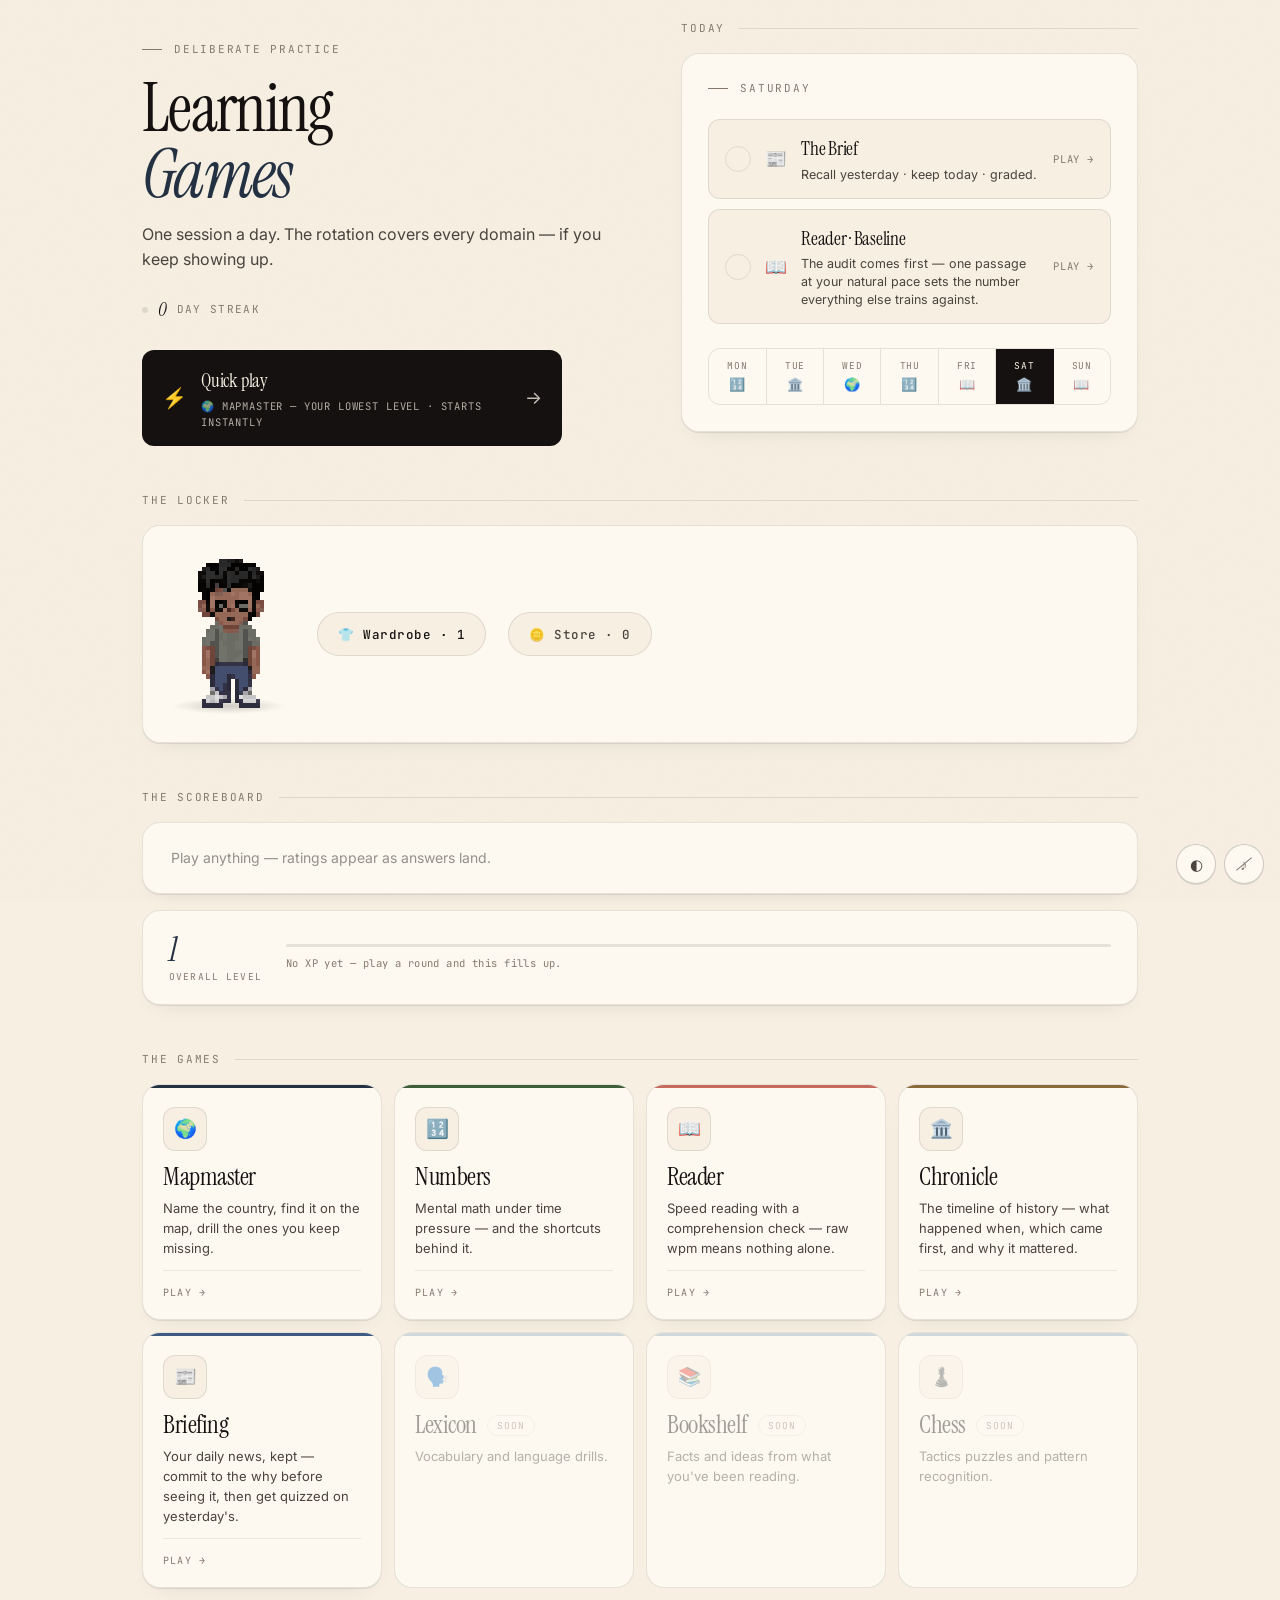
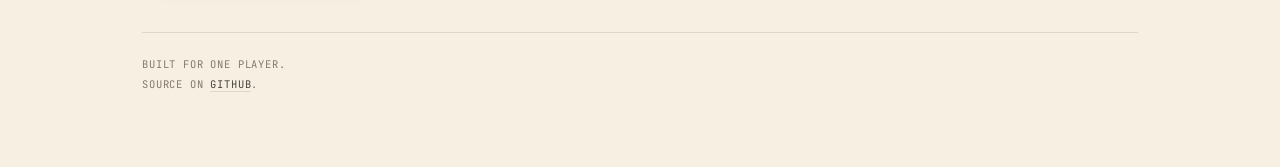
==== commit fc283044: "Hub reads the evidence for the brief, and shows sync status briefKeptOn now falls back to the day st" ====
--- a/index.html
+++ b/index.html
@@ -116,6 +116,14 @@
   .elo-row b { font-family: var(--mono); font-size: 14px; font-variant-numeric: tabular-nums; }
   .elo-row small { color: var(--ink-3); font-size: 12px; }
   .elo-row.unrated { opacity: .45; }
+  .elo-sync {
+    margin-top: 6px;
+    font-family: var(--mono);
+    font-size: 10px;
+    letter-spacing: .08em;
+    text-transform: uppercase;
+    color: var(--ink-3);
+  }
 
   /* Quick play — THE button: one tap, straight into a running session of
      whichever game is furthest behind. */
@@ -454,6 +462,19 @@
     letter-spacing: .1em;
     text-transform: uppercase;
     color: var(--c1, var(--p1));
+    vertical-align: middle;
+  }
+  .game .elo-badge {
+    display: inline-block;
+    margin-left: 8px;
+    padding: 2px 8px;
+    font-family: var(--mono);
+    font-size: 10px;
+    font-variant-numeric: tabular-nums;
+    letter-spacing: .05em;
+    color: var(--ink-2);
+    border: 1px solid var(--rule);
+    border-radius: 99px;
     vertical-align: middle;
   }
 
--- a/lib/theme.css
+++ b/lib/theme.css
@@ -402,7 +402,7 @@
    Placed by grid rather than by wrapping the markup, because the left-hand
    children differ between games and wardrobe.js injects .wardrobe-bay at
    runtime. Columns 1-2 are the progress side; column 3 is the character. */
-.profile-card {
+.profile-card:has(.level-badge) {
   display: grid;
   grid-template-columns: auto minmax(0, 1fr) minmax(122px, 25%);
   /* The character column is taller than the progress side, and a spanning item
@@ -415,14 +415,17 @@
   row-gap: 14px;
 }
 
-.profile-card .level-badge   { grid-column: 1; grid-row: 1; }
-.profile-card .xp            { grid-column: 2; grid-row: 1; }
-.profile-card .profile-stats { grid-column: 1 / 3; grid-row: 2; }
-.profile-card #stats-btn     { grid-column: 1 / 3; grid-row: 3; justify-self: start; align-self: start; }
+.profile-card:has(.level-badge) .level-badge   { grid-column: 1; grid-row: 1; }
+.profile-card:has(.level-badge) .xp            { grid-column: 2; grid-row: 1; }
+.profile-card:has(.level-badge) .profile-stats { grid-column: 1 / 3; grid-row: 2; }
+.profile-card:has(.level-badge) #stats-btn     { grid-column: 1 / 3; grid-row: 3; justify-self: start; align-self: start; }
 
 /* The character column spans every row of the progress side, so the two
    regions are the same height however many rows the left one grows to. */
-.profile-card .wardrobe-bay {
+/* Only in a game's profile card. The hub's locker also carries .profile-card —
+   that is how wardrobe.js finds it — but holds nothing except the character,
+   so the three-column grid reserved three quarters of it for nothing. */
+.profile-card:has(.level-badge) .wardrobe-bay {
   grid-column: 3;
   grid-row: 1 / -1;
   align-self: stretch;
@@ -430,7 +433,7 @@
 
 /* No character (a game without the wardrobe): the third column collapses and
    the progress side simply takes the whole card. */
-.profile-card:not(:has(.wardrobe-bay)) {
+.profile-card:has(.level-badge):not(:has(.wardrobe-bay)) {
   grid-template-columns: auto minmax(0, 1fr);
 }
 
@@ -438,7 +441,7 @@
    the card and pushing each stat onto its own line. A lower floor and a
    tighter stat rhythm keep the split near the intended quarter. */
 @media (max-width: 560px) {
-  .profile-card {
+  .profile-card:has(.level-badge) {
     grid-template-columns: auto minmax(0, 1fr) minmax(102px, 28%);
     column-gap: 14px;
   }
--- a/lib/wardrobe.css
+++ b/lib/wardrobe.css
@@ -35,6 +35,28 @@
 }
 .avatar .av-f.on { opacity: 1; }
 
+/* Floating extras — halos, motes, wings, pets. Centred on their placement
+   point and sized as a fraction of the sprite, so one drawing fits every
+   character in the roster. */
+.av-extralayer { position: absolute; inset: 0; pointer-events: none; }
+.av-extra {
+  position: absolute;
+  transform: translate(-50%, -50%);
+  image-rendering: pixelated;
+  image-rendering: crisp-edges;
+}
+.av-extra-pet { animation: av-pet-bob 1.1s steps(2) infinite; }
+.av-spin { animation: av-mote 3.4s ease-in-out infinite; }
+
+/* Whole-pixel motion only — fractional drift is what makes pixel art shimmer. */
+@keyframes av-pet-bob { 0%,49% { transform: translate(-50%,-50%); } 50%,100% { transform: translate(-50%,calc(-50% - 2px)); } }
+@keyframes av-mote {
+  0%,100% { transform: translate(-50%,-50%); }
+  25%     { transform: translate(calc(-50% + 10px),calc(-50% - 6px)); }
+  50%     { transform: translate(-50%,calc(-50% - 10px)); }
+  75%     { transform: translate(calc(-50% - 10px),calc(-50% - 6px)); }
+}
+
 /* Gear rides above the sprite. Each slot is its own <svg>, positioned per
    frame from JS in sprite units. */
 .av-gearlayer { position: absolute; inset: 0; pointer-events: none; }
@@ -59,6 +81,7 @@
 
 @media (prefers-reduced-motion: reduce) {
   .avatar .av-f { transition: none; }
+  .av-extra-pet, .av-spin { animation: none; }
 }
 
 /* -------------------------------- bay ---------------------------------- */
@@ -245,7 +268,7 @@
 }
 .shop-row:last-of-type { border-bottom: none; }
 .shop-row.broke { opacity: .55; }
-.shop-preview { width: 28px; height: 42px; flex: 0 0 auto; }  /* 1x */
+.shop-preview { width: 28px; height: 42px; flex: 0 0 auto; }
 .shop-meta { display: flex; flex-direction: column; gap: 2px; flex: 1; }
 .shop-name { font-size: 13.5px; }
 .shop-slot {
@@ -358,3 +381,40 @@
 @media (max-width: 430px) {
   .wd-count { display: none; }
 }
+
+/* ------------------------------- the locker -----------------------------
+   The hub's lobby card styles its own figure, buttons and spacing — all this
+   has to do is undo the sidebar column, which only exists for a game's profile
+   card. Sizing the figure here as well is what pushed the sprite out of its
+   own box. */
+.lobby-card .wardrobe-bay {
+  flex-direction: row;
+  padding-left: 0;
+  border-left: none;
+}
+/* Full-width buttons are a sidebar affordance; on the lobby's wide row they
+   each took a line of their own. */
+.lobby-card .wardrobe-btn,
+.lobby-card .wardrobe-purse { width: auto; }
+/* The lobby gives the figure its own stage and a shadow under the feet, so the
+   sidebar's framed tile just fights it. */
+.lobby-card .wardrobe-figure { background: none; border: none; }
+
+/* The popover is a sidebar answer: in a game the bay is a narrow column, so a
+   panel hanging off its right edge sits directly under the button that opened
+   it. The lobby's bay is the full width of the card, so right-aligning put the
+   panel in the far corner — detached from the button and hanging over the
+   scoreboard. Here it goes back to what the hub designed: a full-width row
+   inside the card, which simply makes the card taller. */
+.lobby-card .wardrobe-panel {
+  position: static;
+  width: 100%;
+  flex: 1 0 100%;
+  margin-top: 6px;
+  box-shadow: none;
+}
+
+/* The locker has room for the counts even where a game's sidebar does not. */
+@media (max-width: 430px) {
+  .lobby-card .wd-count { display: inline; }
+}
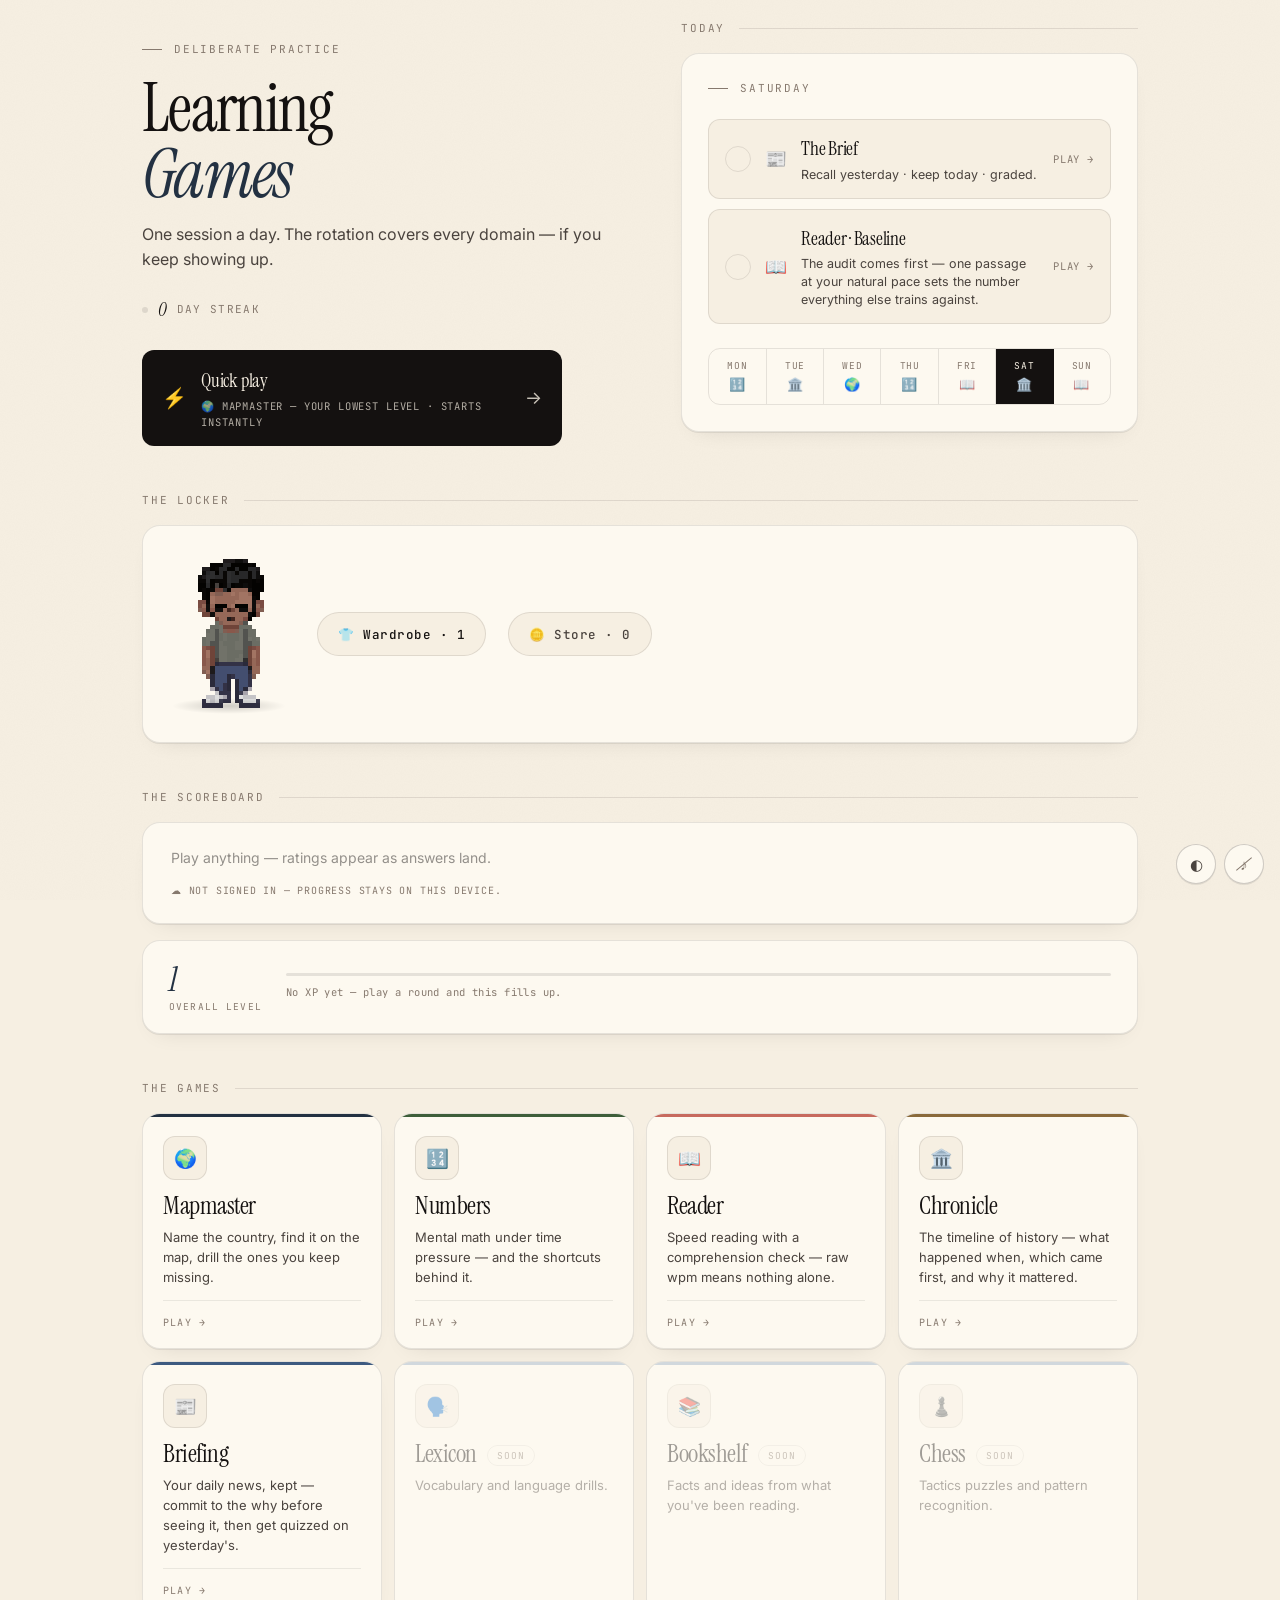
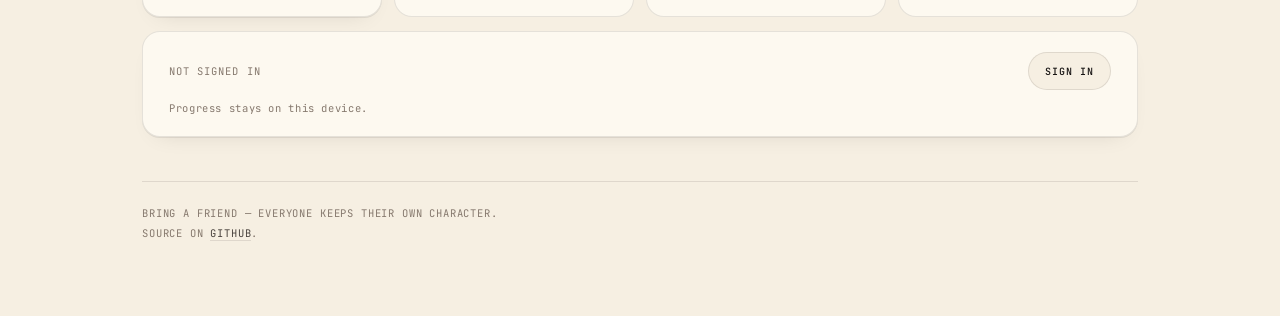
==== commit 7f6e397d: "Accounts: friends can play and keep their own character The games shared one sync code, which meant " ====
--- a/index.html
+++ b/index.html
@@ -8,6 +8,7 @@
 <title>Jason's Learning Games</title>
 <link rel="stylesheet" href="lib/theme.css">
 <link rel="stylesheet" href="lib/wardrobe.css">
+<link rel="stylesheet" href="lib/sync.css">
 <script src="lib/theme.js"></script>
 <link rel="icon" href="data:image/svg+xml,<svg xmlns='http://www.w3.org/2000/svg' viewBox='0 0 100 100'><text y='.9em' font-size='90'>🎮</text></svg>">
 <style>
@@ -646,14 +647,17 @@
     </a>
   </div>
 
+  <div class="card account-card" id="account-card"></div>
+
   <footer>
-    Built for one player.<br>
+    Bring a friend — everyone keeps their own character.<br>
     Source on <a href="https://github.com/nodillydally/jason-games">GitHub</a>.
   </footer>
 </main>
 
-<!-- Loaded here so a #sync= provisioning link works on the hub itself —
-     localStorage is origin-wide, so arming it once arms every game. -->
+<!-- Auth loads first: roam.js pulls the profile on load and needs a bearer to
+     do it, and every game reads the signed-in player through Sync.token(). -->
+<script src="lib/auth.js"></script>
 <script src="lib/sync.js"></script>
 <script src="lib/roam.js"></script>
 <script src="lib/juice.js"></script>
--- a/lib/theme.css
+++ b/lib/theme.css
@@ -640,7 +640,12 @@
 #feedback b { color: var(--ink); font-weight: 500; }
 
 /* Inputs */
-input[type="text"], input[type="password"], input:not([type]), textarea {
+/* Typed selectors rather than a bare `input` so checkboxes, radios and range
+   sliders keep their native rendering. Add new text-ish types here — one that
+   is missing falls back to the browser default, which on a dark theme means a
+   white box (how email arrived with the account card). */
+input[type="text"], input[type="email"], input[type="password"],
+input:not([type]), textarea {
   font-family: var(--sans);
   font-size: 15px;
   color: var(--ink);
@@ -723,6 +728,14 @@
   border-right: 1px solid var(--rule);
 }
 .results-stats .stat:last-child, .stat:last-child { border-right: 0; }
+/* An optional mark above the figure. Sized to read at a glance without
+   competing with the number, which is still the thing being reported. */
+.stat .ic {
+  font-style: normal;
+  font-size: 14px;
+  line-height: 1;
+  opacity: .9;
+}
 .stat b {
   font-family: var(--serif);
   font-style: italic;
--- a/lib/wardrobe.css
+++ b/lib/wardrobe.css
@@ -208,27 +208,73 @@
 
 .wardrobe-body { padding: 12px; }
 
-.wardrobe-slot { display: flex; gap: 10px; align-items: flex-start; margin-bottom: 10px; }
+/* The label sits above its shelf now that the row holds cards, not pills. */
+.wardrobe-slot { margin-bottom: 16px; }
 .wardrobe-slot-label {
-  flex: 0 0 42px;
-  padding-top: 7px;
+  display: block;
+  padding-bottom: 7px;
   font-family: var(--mono);
   font-size: 9px;
   letter-spacing: .12em;
   text-transform: uppercase;
   color: var(--ink-3);
 }
-.wardrobe-chips { display: flex; flex-wrap: wrap; gap: 5px; flex: 1; }
-.wardrobe-chip {
-  padding: 5px 10px;
-  min-height: 28px;
-  font-size: 11.5px;
-  display: inline-flex;
+/* An inventory you can actually look at: each item drawn on your own figure,
+   sized so the difference between a Laurel Wreath and a Top Hat is visible at
+   a glance rather than inferred from the word. */
+.wd-cards {
+  display: grid;
+  grid-template-columns: repeat(auto-fill, minmax(84px, 1fr));
+  gap: 8px;
+}
+
+.wd-card {
+  display: flex;
+  flex-direction: column;
   align-items: center;
-  gap: 6px;
-}
-.wardrobe-chip .chip-src { font-size: 9px; opacity: .55; }
-.wardrobe-chip.legendary { border-color: color-mix(in srgb, var(--a1) 55%, transparent); }
+  gap: 4px;
+  padding: 10px 6px 9px;
+  min-height: 0;
+  border: 1px solid var(--rule);
+  border-radius: var(--r-md);
+  background: var(--paper);
+  overflow: hidden;
+}
+.wd-card:hover { background: var(--paper-2); }
+
+/* The avatar fills whatever box it is given, so the box is the size control. */
+.wd-fig { width: 44px; height: 66px; flex: none; }
+
+.wd-item-name {
+  font-family: var(--mono);
+  font-size: 9.5px;
+  font-weight: 500;
+  letter-spacing: .01em;
+  line-height: 1.25;
+  text-align: center;
+  color: var(--ink-2);
+  /* Two lines, then ellipsis — "Pocket Abacus" should not stretch the grid. */
+  display: -webkit-box;
+  -webkit-line-clamp: 2;
+  -webkit-box-orient: vertical;
+  overflow: hidden;
+}
+.wd-item-src { font-size: 9px; opacity: .5; line-height: 1; }
+
+/* Worn is a state you can see across the whole shelf, not a subtle tint. */
+.wd-card.active {
+  border-color: var(--p1);
+  box-shadow: inset 0 0 0 1px var(--p1);
+  background: color-mix(in srgb, var(--p1) 10%, var(--paper));
+}
+.wd-card.active .wd-item-name { color: var(--ink); }
+.wd-card.legendary { border-color: color-mix(in srgb, var(--a1) 55%, transparent); }
+.wd-card.legendary.active { border-color: var(--a1); box-shadow: inset 0 0 0 1px var(--a1); }
+
+@media (max-width: 560px) {
+  .wd-cards { grid-template-columns: repeat(auto-fill, minmax(74px, 1fr)); gap: 6px; }
+  .wd-fig { width: 38px; height: 57px; }
+}
 
 .wardrobe-empty, .shop-note {
   font-size: 12.5px;
--- a/lib/sync.css
+++ b/lib/sync.css
@@ -0,0 +1,179 @@
+/* lib/sync.css — styles for the shared Cloud sync card.
+ *
+ * Deliberately palette-agnostic: it consumes the tokens lib/theme.css defines
+ * (--rule, --ink-3, --mono, --good, --bad, --a2), so it picks up whatever
+ * accent the game is wearing without knowing which one.
+ */
+
+.sync-card { margin-top: 14px; padding: 20px 26px; }
+
+.sync-row {
+  display: flex;
+  align-items: center;
+  justify-content: space-between;
+  gap: 14px;
+}
+
+.sync-status {
+  display: inline-flex;
+  align-items: center;
+  gap: 9px;
+  font-family: var(--mono);
+  font-size: 10.5px;
+  letter-spacing: .1em;
+  text-transform: uppercase;
+  color: var(--ink-3);
+}
+.sync-status.ok { color: var(--good); }
+.sync-status.bad { color: var(--bad); }
+.sync-status.busy { color: var(--a2); }
+
+/* A pulsing dot while a sync is in flight — the only moving thing on a card
+   that is otherwise pure plumbing. */
+.sync-status.busy::before {
+  content: "";
+  width: 6px;
+  height: 6px;
+  border-radius: 50%;
+  background: currentColor;
+  animation: sync-pulse 1.4s ease-in-out infinite;
+}
+@keyframes sync-pulse { 50% { opacity: .3; } }
+
+.sync-btn {
+  flex: none;
+  padding: 8px 16px;
+  min-height: 38px;
+  font-family: var(--mono);
+  font-size: 10px;
+  letter-spacing: .1em;
+  text-transform: uppercase;
+}
+
+.sync-panel {
+  margin-top: 18px;
+  padding-top: 18px;
+  border-top: 1px dashed var(--rule);
+  animation: fade-up .3s var(--ease) both;
+}
+.sync-panel p {
+  color: var(--ink-2);
+  font-size: 13.5px;
+  line-height: 1.65;
+  margin-bottom: 14px;
+}
+
+.sync-form { display: flex; gap: 8px; flex-wrap: wrap; }
+.sync-form input { flex: 1 1 200px; }
+.sync-form button { flex: 0 0 auto; }
+
+@media (max-width: 460px) {
+  .sync-form input { flex: 1 1 100%; }
+  .sync-form button { flex: 1; }
+}
+
+/* ---------------------------------------------------------------------------
+   Account card (lib/auth.js)
+
+   The sync card's successor. It inherits the sync shapes wholesale rather than
+   restating them, because it occupies the same slot on the same screens and
+   should not look like a second kind of thing.
+   --------------------------------------------------------------------------- */
+
+.account-card { margin-top: 14px; padding: 20px 26px; }
+
+.account-row {
+  display: flex;
+  align-items: center;
+  justify-content: space-between;
+  gap: 14px;
+}
+
+.account-status {
+  display: inline-flex;
+  align-items: center;
+  gap: 9px;
+  font-family: var(--mono);
+  font-size: 10.5px;
+  letter-spacing: .1em;
+  text-transform: uppercase;
+  color: var(--ink-3);
+}
+.account-status.ok { color: var(--good); }
+
+.account-btn {
+  flex: none;
+  padding: 8px 16px;
+  min-height: 38px;
+  font-family: var(--mono);
+  font-size: 10px;
+  letter-spacing: .1em;
+  text-transform: uppercase;
+}
+
+/* Sync state, written by lib/sync.js into the slot the account card leaves it.
+   Subordinate to the status line above by design — who you are is the headline,
+   whether the last upload landed is the footnote. */
+.account-sync {
+  margin-top: 10px;
+  font-family: var(--mono);
+  font-size: 10.5px;
+  letter-spacing: .06em;
+  color: var(--ink-3);
+}
+.account-sync.ok { color: var(--good); }
+.account-sync.bad { color: var(--bad); }
+.account-sync.busy { color: var(--a2); }
+
+.account-panel {
+  margin-top: 18px;
+  padding-top: 18px;
+  border-top: 1px dashed var(--rule);
+  animation: fade-up .3s var(--ease) both;
+}
+.account-panel p {
+  color: var(--ink-2);
+  font-size: 13.5px;
+  line-height: 1.65;
+  margin-bottom: 14px;
+}
+
+.account-form { display: flex; gap: 8px; flex-wrap: wrap; }
+.account-form input { flex: 1 1 200px; }
+.account-form button { flex: 0 0 auto; }
+/* Display name only appears while creating an account; hidden must win over
+   the flex display the inputs above carry. */
+.account-form input[hidden] { display: none; }
+
+.account-msg {
+  margin-top: 12px;
+  min-height: 1.2em;
+  font-family: var(--mono);
+  font-size: 10.5px;
+  letter-spacing: .06em;
+  color: var(--ink-3);
+}
+.account-msg.bad { color: var(--bad); }
+
+/* A plain text button — switching between sign in and sign up is a change of
+   mind, not an action, and shouldn't compete with the real one above it. */
+.account-link {
+  margin-top: 14px;
+  padding: 0;
+  border: 0;
+  background: none;
+  min-height: 0;
+  font-family: var(--mono);
+  font-size: 10.5px;
+  letter-spacing: .06em;
+  color: var(--ink-3);
+  text-decoration: underline;
+  text-underline-offset: 3px;
+  cursor: pointer;
+}
+.account-link:hover { color: var(--ink-2); }
+
+@media (max-width: 460px) {
+  .account-form input { flex: 1 1 100%; }
+  .account-form button { flex: 1; }
+}
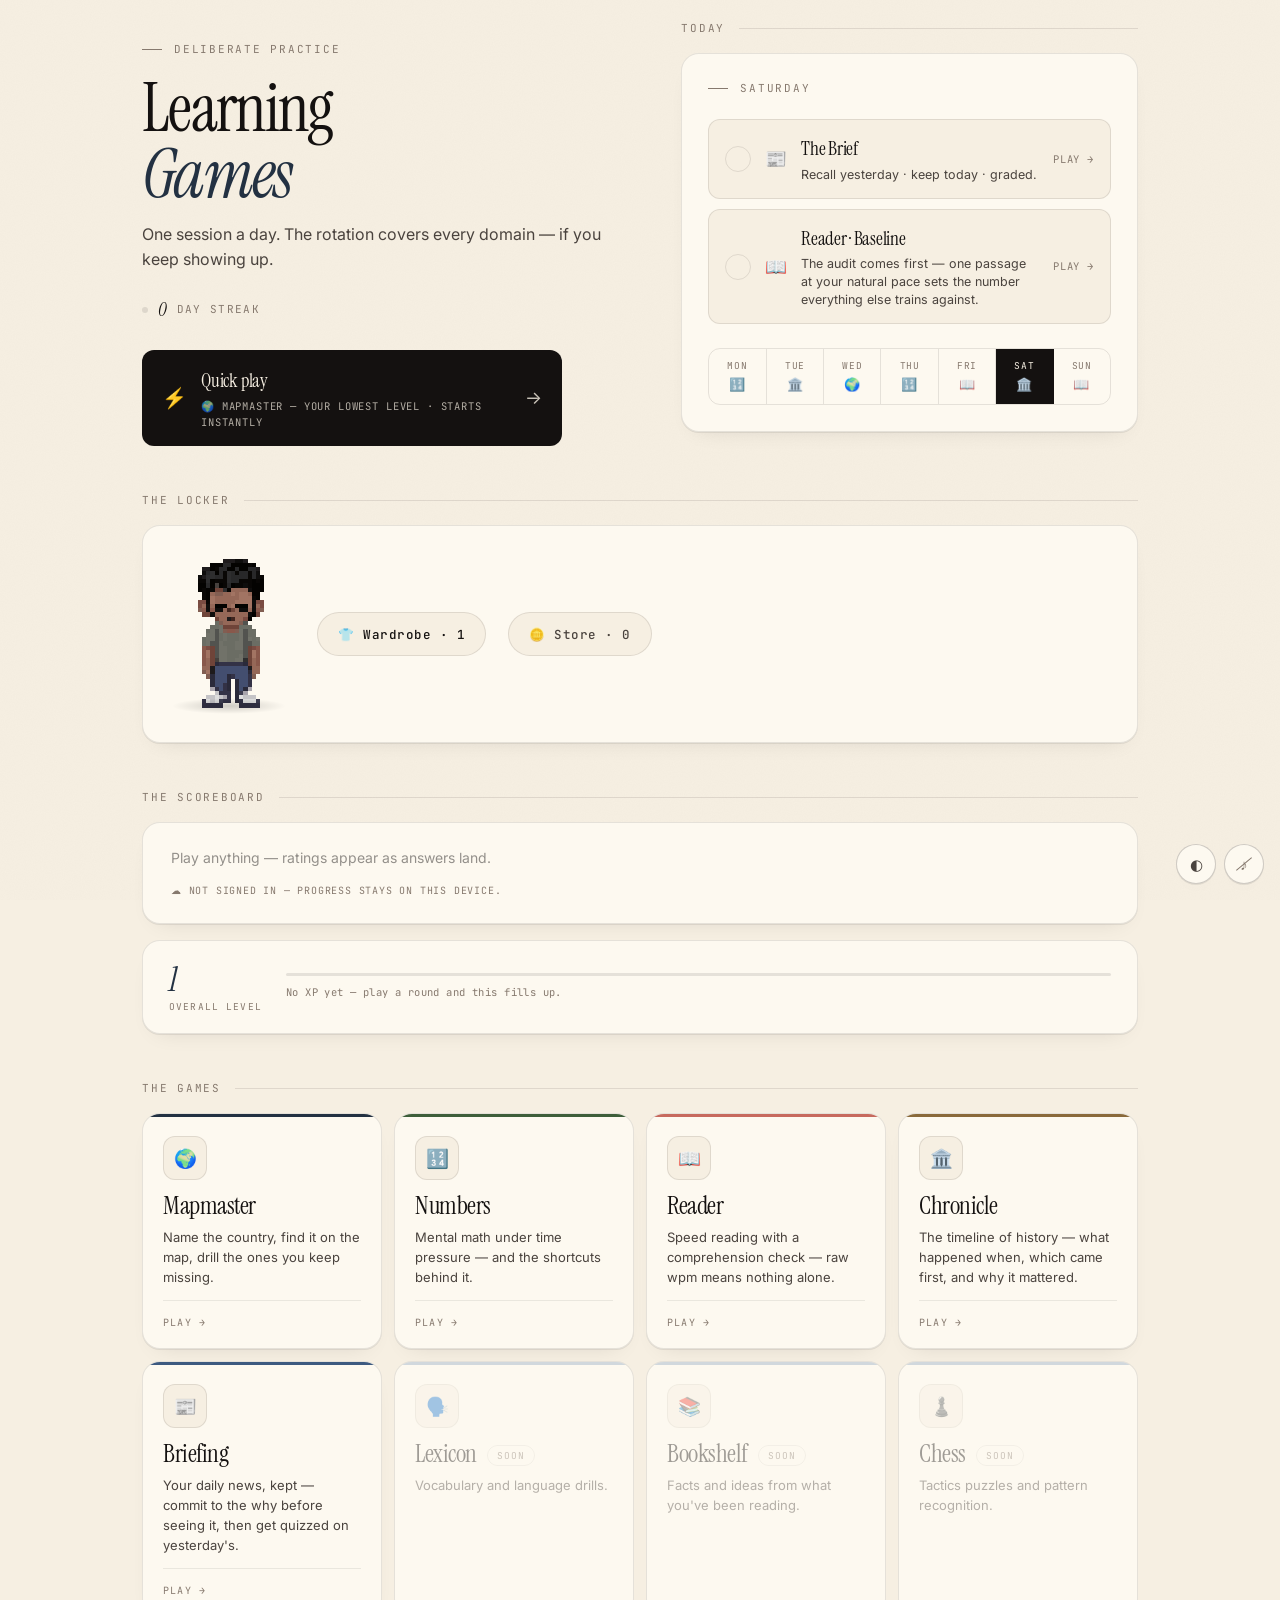
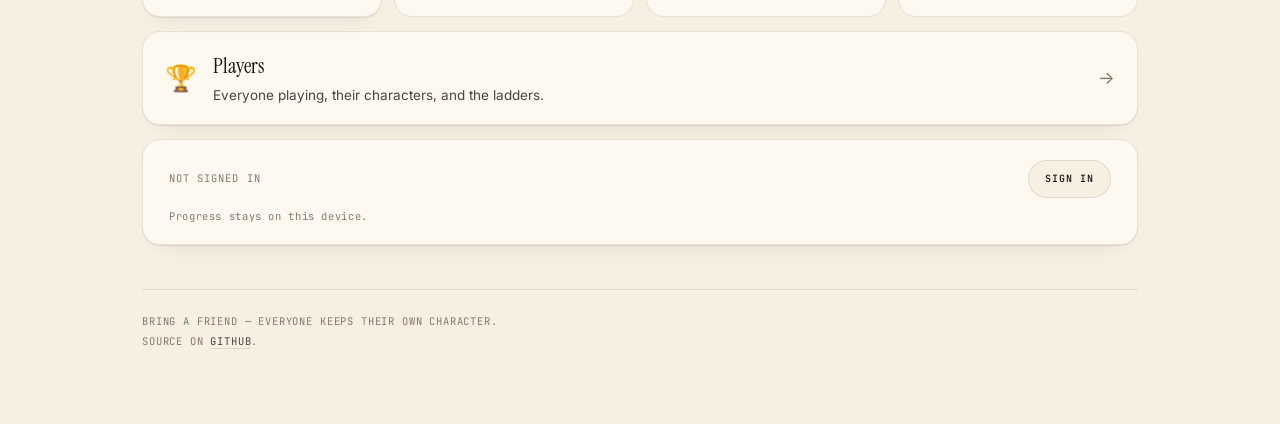
==== commit cc9585d3: "Players: a roster and per-game ladders Every table here is private to its player, which is the corre" ====
--- a/index.html
+++ b/index.html
@@ -510,6 +510,29 @@
     vertical-align: middle;
   }
 
+
+  /* Deliberately not styled as a sixth game tile — it isn't one, and putting it
+     in the grid would make the grid lie about how many games there are. */
+  .players-link {
+    display: flex;
+    align-items: center;
+    gap: 16px;
+    margin-top: 14px;
+    padding: 18px 22px;
+    background: var(--card-bg);
+    border: 1px solid var(--rule);
+    border-radius: var(--r-lg);
+    box-shadow: var(--shadow);
+    text-decoration: none;
+    color: inherit;
+    transition: border-color .2s ease, transform .2s var(--ease);
+  }
+  .players-link:hover { border-color: var(--stroke-hi); transform: translateY(-1px); }
+  .pl-icon { font-size: 1.6rem; line-height: 1; }
+  .pl-body { display: flex; flex-direction: column; gap: 3px; flex: 1; }
+  .pl-body b { font-family: var(--serif); font-size: 1.3rem; font-weight: 400; }
+  .pl-body span { color: var(--ink-2); font-size: 13.5px; line-height: 1.5; }
+  .pl-go { color: var(--ink-3); font-size: 1.1rem; }
 
   footer {
     margin-top: 44px;
@@ -647,6 +670,15 @@
     </a>
   </div>
 
+  <a class="players-link" href="games/roster/">
+    <span class="pl-icon">🏆</span>
+    <span class="pl-body">
+      <b>Players</b>
+      <span>Everyone playing, their characters, and the ladders.</span>
+    </span>
+    <span class="pl-go">→</span>
+  </a>
+
   <div class="card account-card" id="account-card"></div>
 
   <footer>
@@ -667,6 +699,8 @@
 <script src="lib/gear.js"></script>
 <script src="lib/avatar.js"></script>
 <script src="lib/wardrobe.js"></script>
+<!-- After elo/wardrobe: the card it publishes is built from what they compute. -->
+<script src="lib/roster.js"></script>
 <script src="hub.js"></script>
 </body>
 </html>
--- a/lib/theme.css
+++ b/lib/theme.css
@@ -340,34 +340,71 @@
 
 /* ====================== option pills ====================== */
 
-.opt-grid { display: flex; flex-wrap: wrap; gap: 8px; }
+/* Every picker in every game is a grid of CARDS, the same object the wardrobe
+   uses for gear: a mark on top, a name, and a line of detail. A row of pills
+   makes eight modes read as one undifferentiated smear; cards give each one a
+   silhouette you can aim at, and they stay legible at a thumb's width. */
+.opt-grid {
+  display: grid;
+  grid-template-columns: repeat(auto-fill, minmax(116px, 1fr));
+  gap: 8px;
+}
 .opt-grid button {
-  flex: 0 1 auto;
-  padding: 10px 16px;
+  display: flex;
+  flex-direction: column;
+  align-items: center;
+  justify-content: flex-start;
+  gap: 4px;
+  padding: 14px 10px 12px;
+  min-height: 0;
+  border: 1px solid var(--rule);
+  border-radius: var(--r-md);
+  background: var(--paper);
   font-size: 13.5px;
+  line-height: 1.25;
+  text-align: center;
+  overflow: hidden;
+}
+.opt-grid button .opt-icon {
+  display: block;
+  font-size: 21px;
+  line-height: 1;
+  margin-bottom: 2px;
 }
 .opt-grid button .sub {
   display: block;
   font-family: var(--mono);
-  font-size: 10px;
-  letter-spacing: .04em;
-  color: var(--ink-3);
-  margin-top: 3px;
-}
-
-/* Mapmaster says .selected, the others say .active. Both land here. */
+  font-size: 9.5px;
+  letter-spacing: .02em;
+  line-height: 1.3;
+  color: var(--ink-3);
+  margin-top: 1px;
+}
+
+/* Selected reads the way a worn item does in the wardrobe — a tinted ground
+   and a ring, not a solid black fill that shouts over the whole grid.
+   Mapmaster says .selected, the others say .active. Both land here. */
 .opt-grid button.selected,
 .opt-grid button.active {
-  background: var(--ink);
-  border-color: var(--ink);
-  color: var(--paper);
-  box-shadow: var(--shadow);
+  border-color: var(--p1);
+  box-shadow: inset 0 0 0 1px var(--p1);
+  background: color-mix(in srgb, var(--p1) 10%, var(--paper));
+  color: var(--ink);
 }
 .opt-grid button.selected .sub,
-.opt-grid button.active .sub { color: color-mix(in oklab, var(--paper) 68%, transparent); }
+.opt-grid button.active .sub { color: var(--ink-2); }
+
+@media (max-width: 560px) {
+  .opt-grid { grid-template-columns: repeat(auto-fill, minmax(96px, 1fr)); gap: 6px; }
+  .opt-grid button { padding: 12px 7px 10px; font-size: 12.5px; }
+  .opt-grid button .opt-icon { font-size: 19px; }
+}
 .opt-grid button:disabled { opacity: .3; }
 
+/* Inline only outside a card grid — inside one it sits on its own line above
+   the label (see .opt-grid button .opt-icon). */
 .opt-icon { margin-right: 7px; }
+.opt-grid button .opt-icon { margin-right: 0; }
 
 /* Section labels inside a card. */
 .setup-card h2,
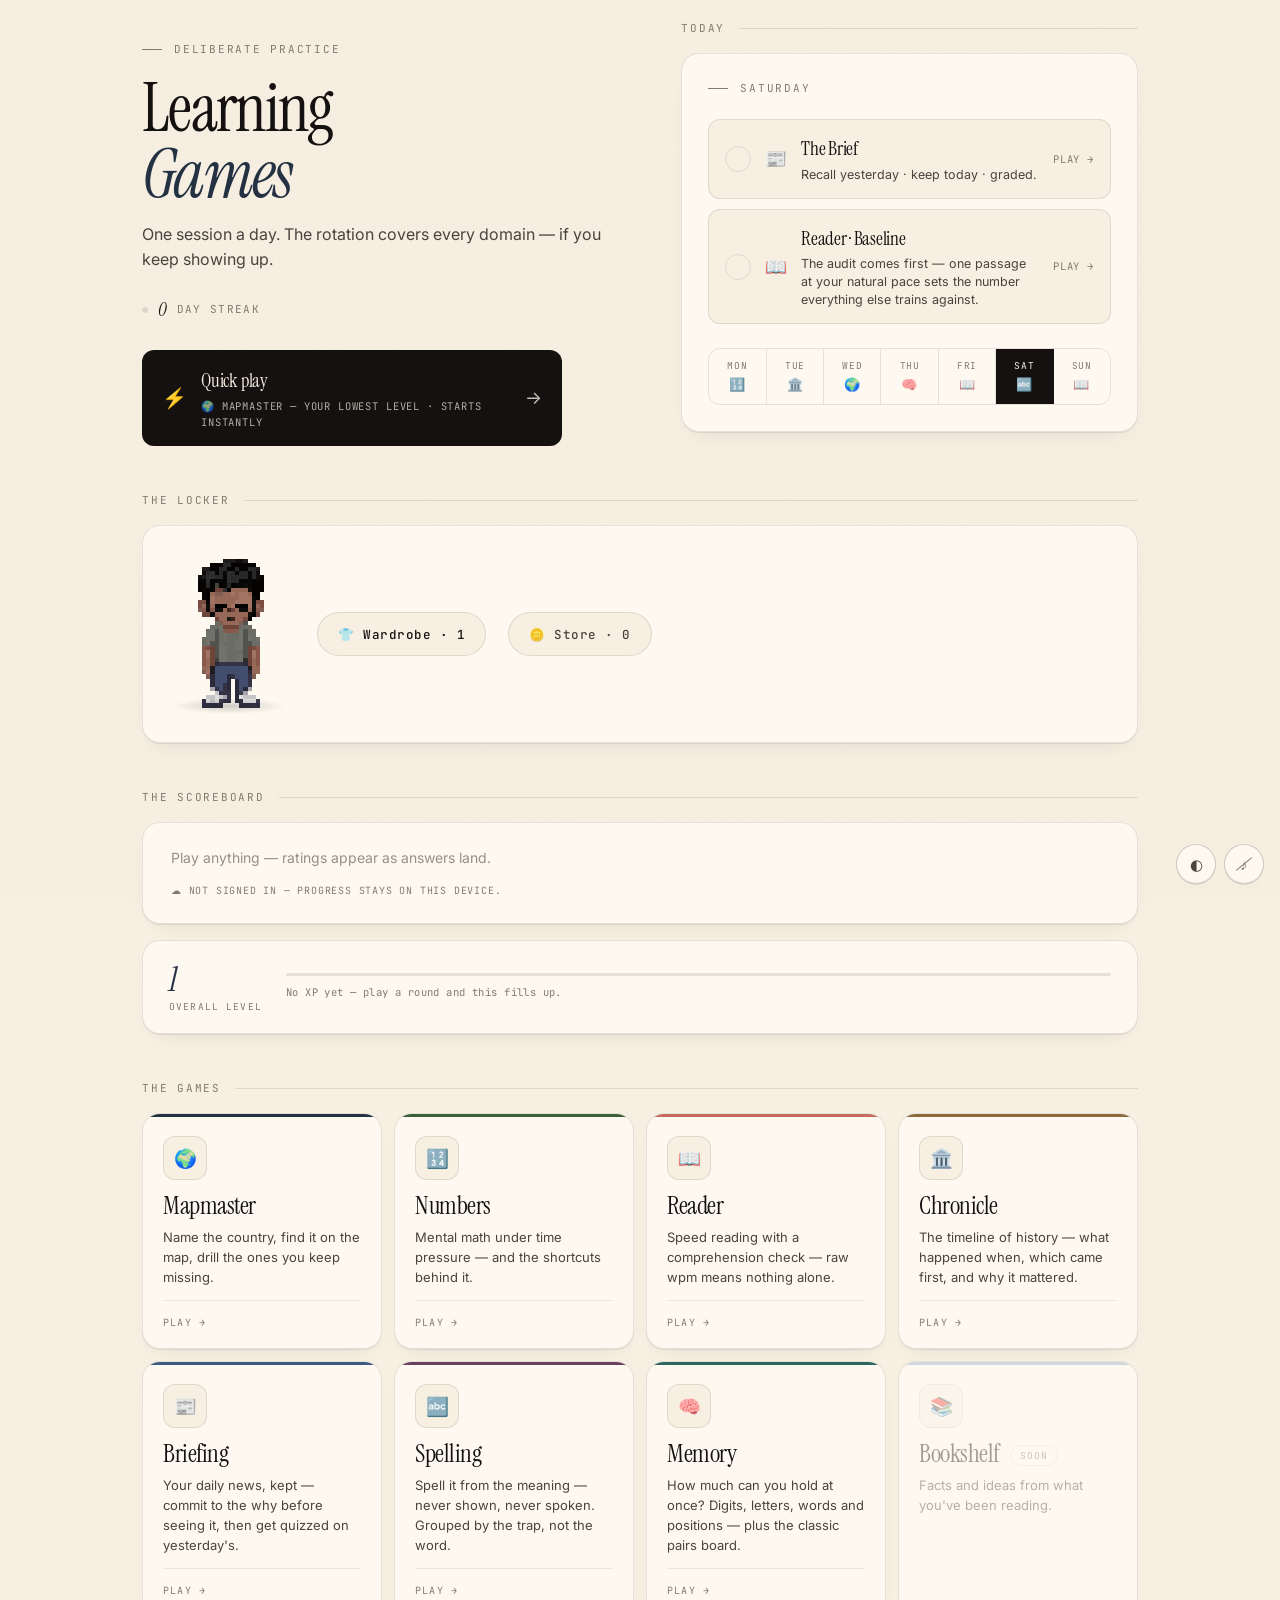
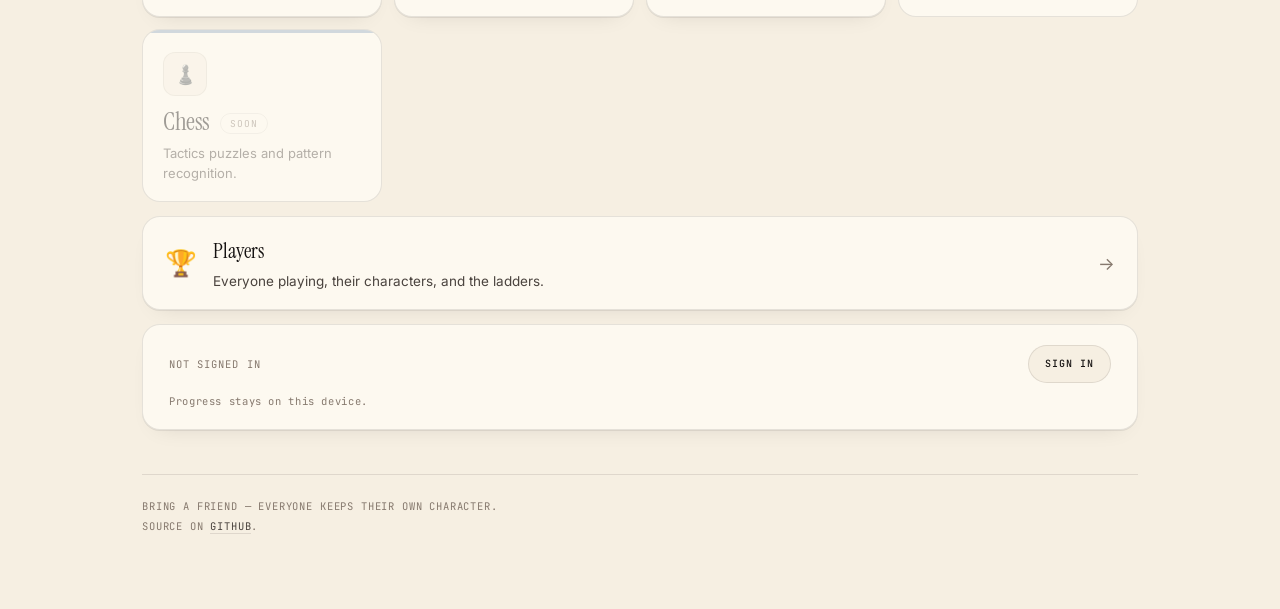
==== commit 112e9300: "Add Spelling and Memory to the games hub Two new games, built on the shared rails the other five alr" ====
--- a/index.html
+++ b/index.html
@@ -645,12 +645,22 @@
       <span class="go">Play →</span>
     </a>
 
-    <a class="game soon" href="#" style="--c1:#6B8CAF;">
-      <span class="icon">🗣️</span>
-      <span class="body">
-        <h2>Lexicon</h2>
-        <p>Vocabulary and language drills.</p>
-      </span>
+    <a class="game" href="games/spelling/" data-game="spelling" style="--c1:#6B3F5E;">
+      <span class="icon">🔤</span>
+      <span class="body">
+        <h2>Spelling</h2>
+        <p>Spell it from the meaning — never shown, never spoken. Grouped by the trap, not the word.</p>
+      </span>
+      <span class="go">Play →</span>
+    </a>
+
+    <a class="game" href="games/memory/" data-game="memory" style="--c1:#2C6560;">
+      <span class="icon">🧠</span>
+      <span class="body">
+        <h2>Memory</h2>
+        <p>How much can you hold at once? Digits, letters, words and positions — plus the classic pairs board.</p>
+      </span>
+      <span class="go">Play →</span>
     </a>
 
     <a class="game soon" href="#" style="--c1:#6B8CAF;">
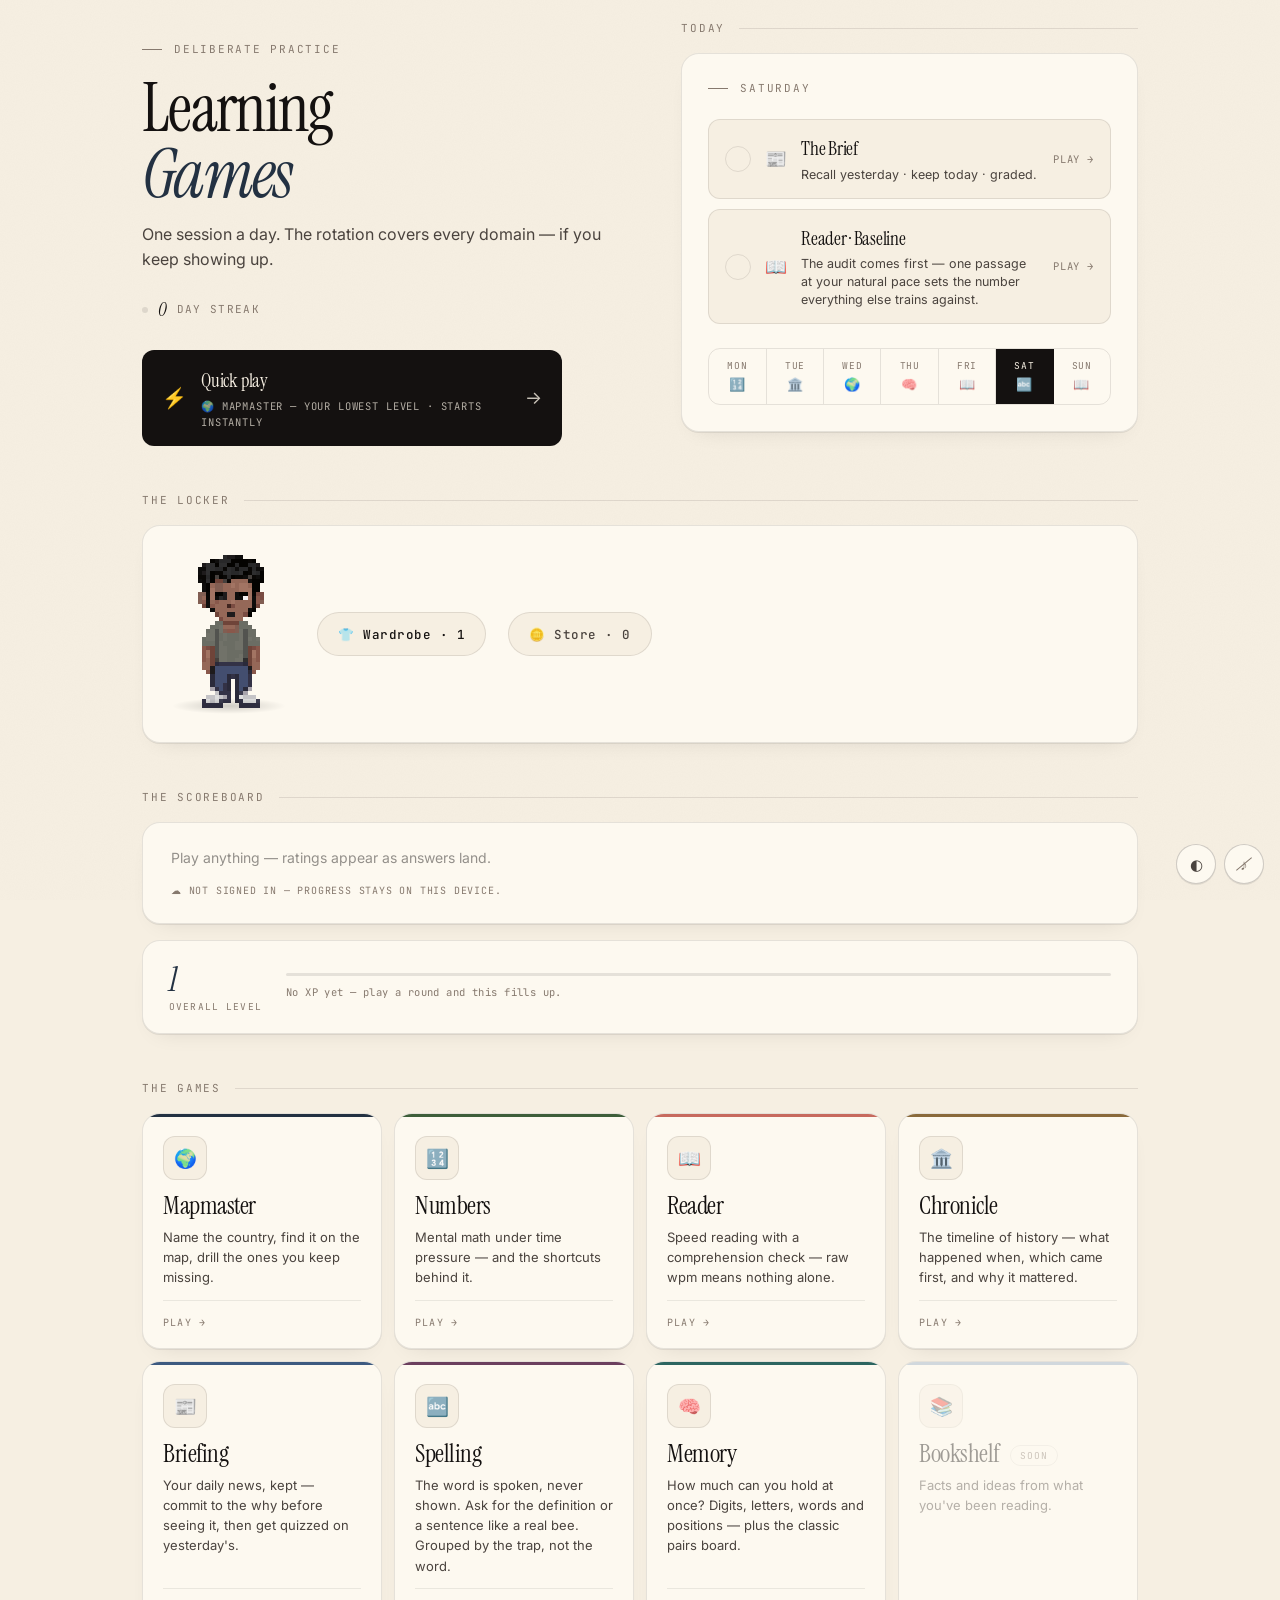
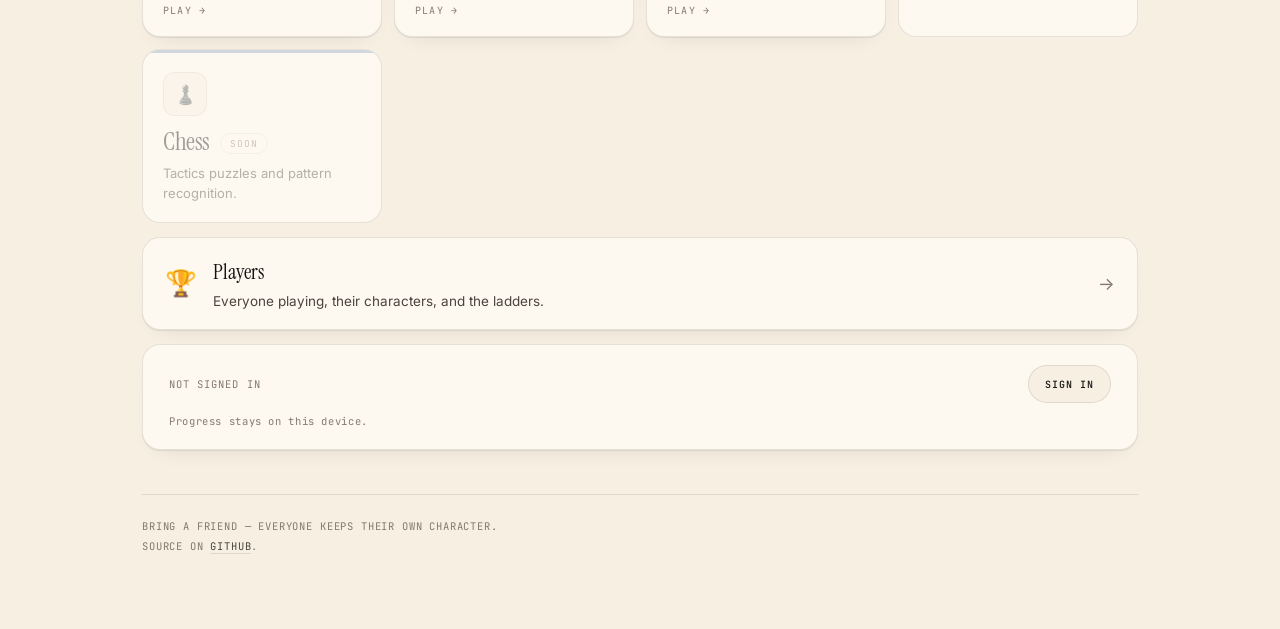
==== commit d0b38c75: "Spelling: say the word The game described the word instead of saying it, which quietly made it a voc" ====
--- a/index.html
+++ b/index.html
@@ -649,7 +649,7 @@
       <span class="icon">🔤</span>
       <span class="body">
         <h2>Spelling</h2>
-        <p>Spell it from the meaning — never shown, never spoken. Grouped by the trap, not the word.</p>
+        <p>The word is spoken, never shown. Ask for the definition or a sentence like a real bee. Grouped by the trap, not the word.</p>
       </span>
       <span class="go">Play →</span>
     </a>
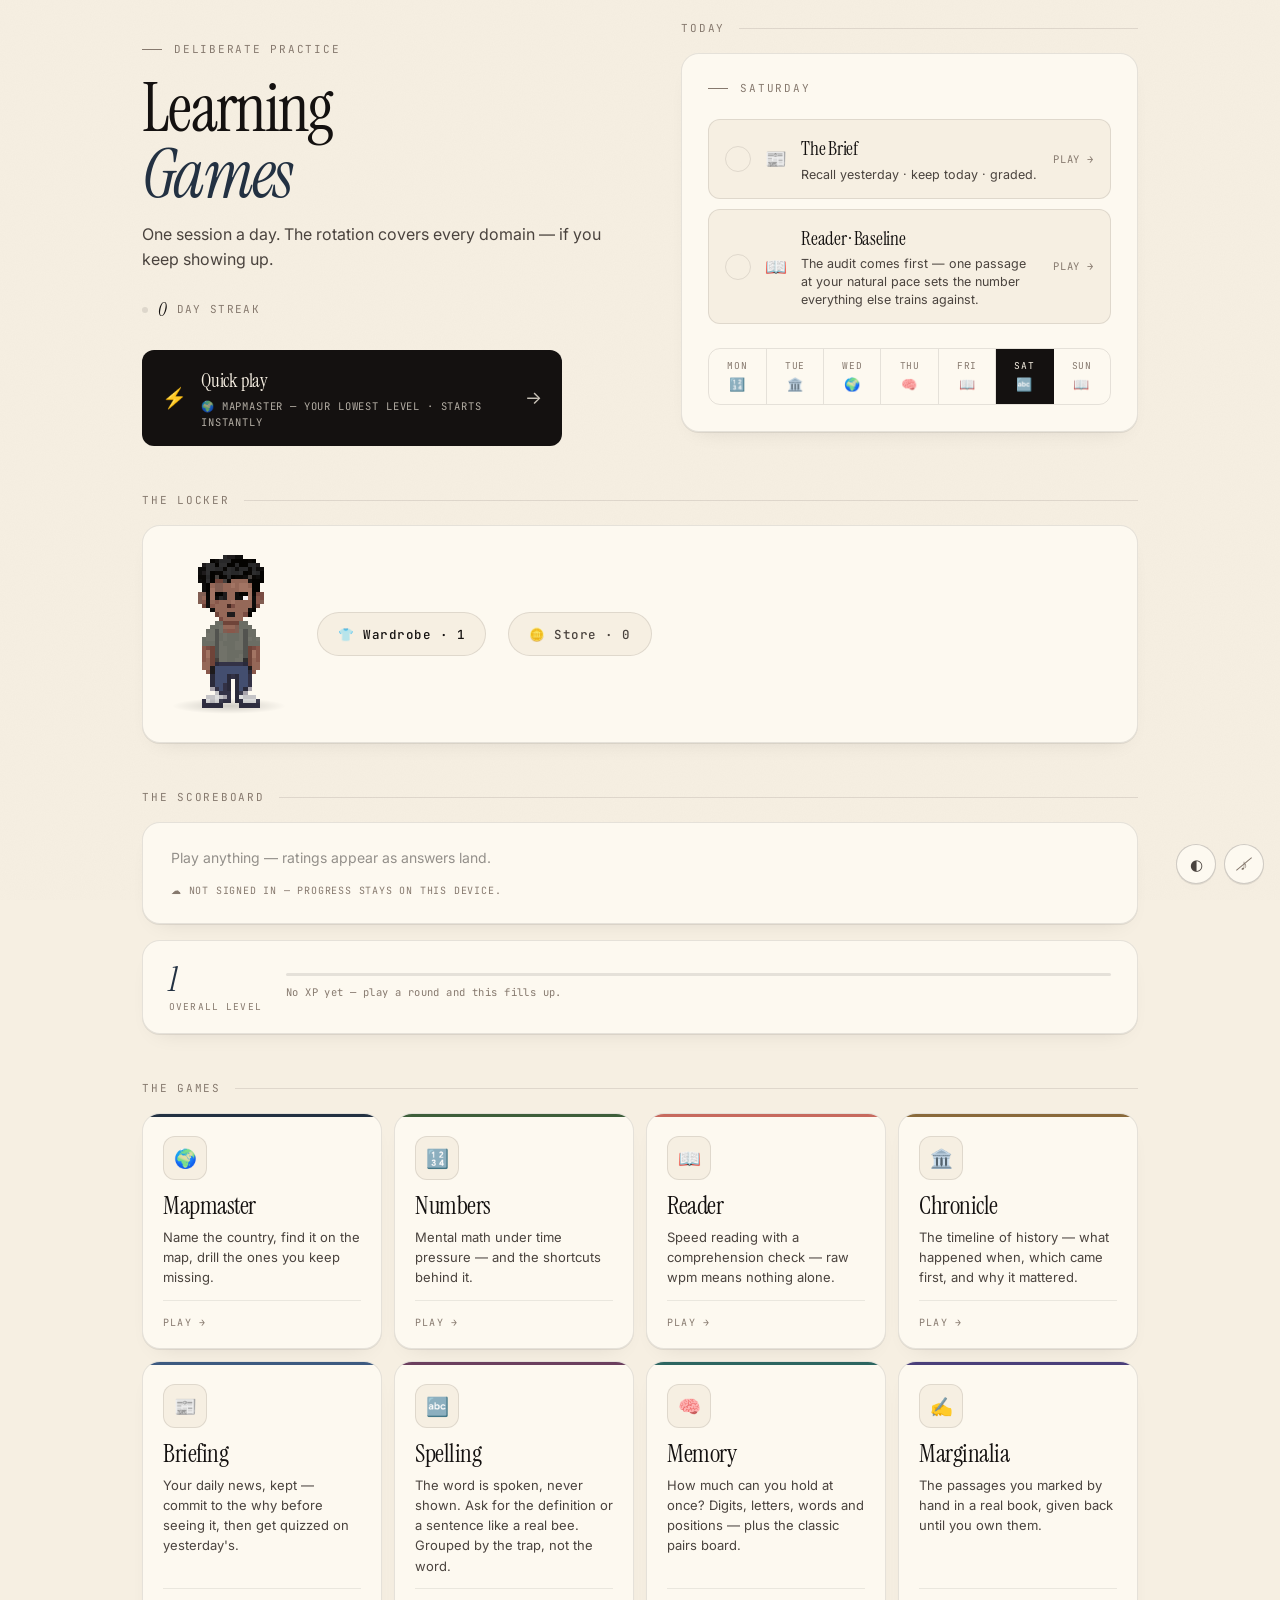
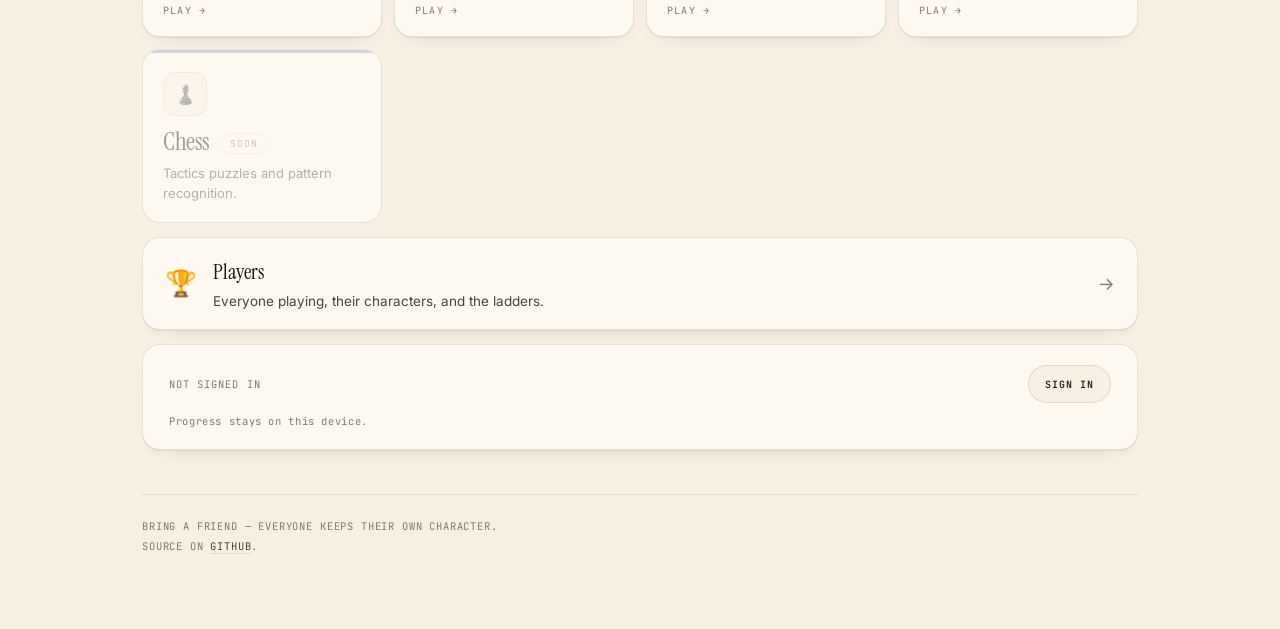
==== commit 3e5c6842: "Put Marginalia on the hub's game grid Registering it in hub.js's GAMES map wasn't enough: the grid i" ====
--- a/index.html
+++ b/index.html
@@ -663,12 +663,13 @@
       <span class="go">Play →</span>
     </a>
 
-    <a class="game soon" href="#" style="--c1:#6B8CAF;">
-      <span class="icon">📚</span>
-      <span class="body">
-        <h2>Bookshelf</h2>
-        <p>Facts and ideas from what you've been reading.</p>
-      </span>
+    <a class="game" href="games/marginalia/" data-game="marginalia" style="--c1:#4A3F7A;">
+      <span class="icon">✍️</span>
+      <span class="body">
+        <h2>Marginalia</h2>
+        <p>The passages you marked by hand in a real book, given back until you own them.</p>
+      </span>
+      <span class="go">Play →</span>
     </a>
 
     <a class="game soon" href="#" style="--c1:#6B8CAF;">
